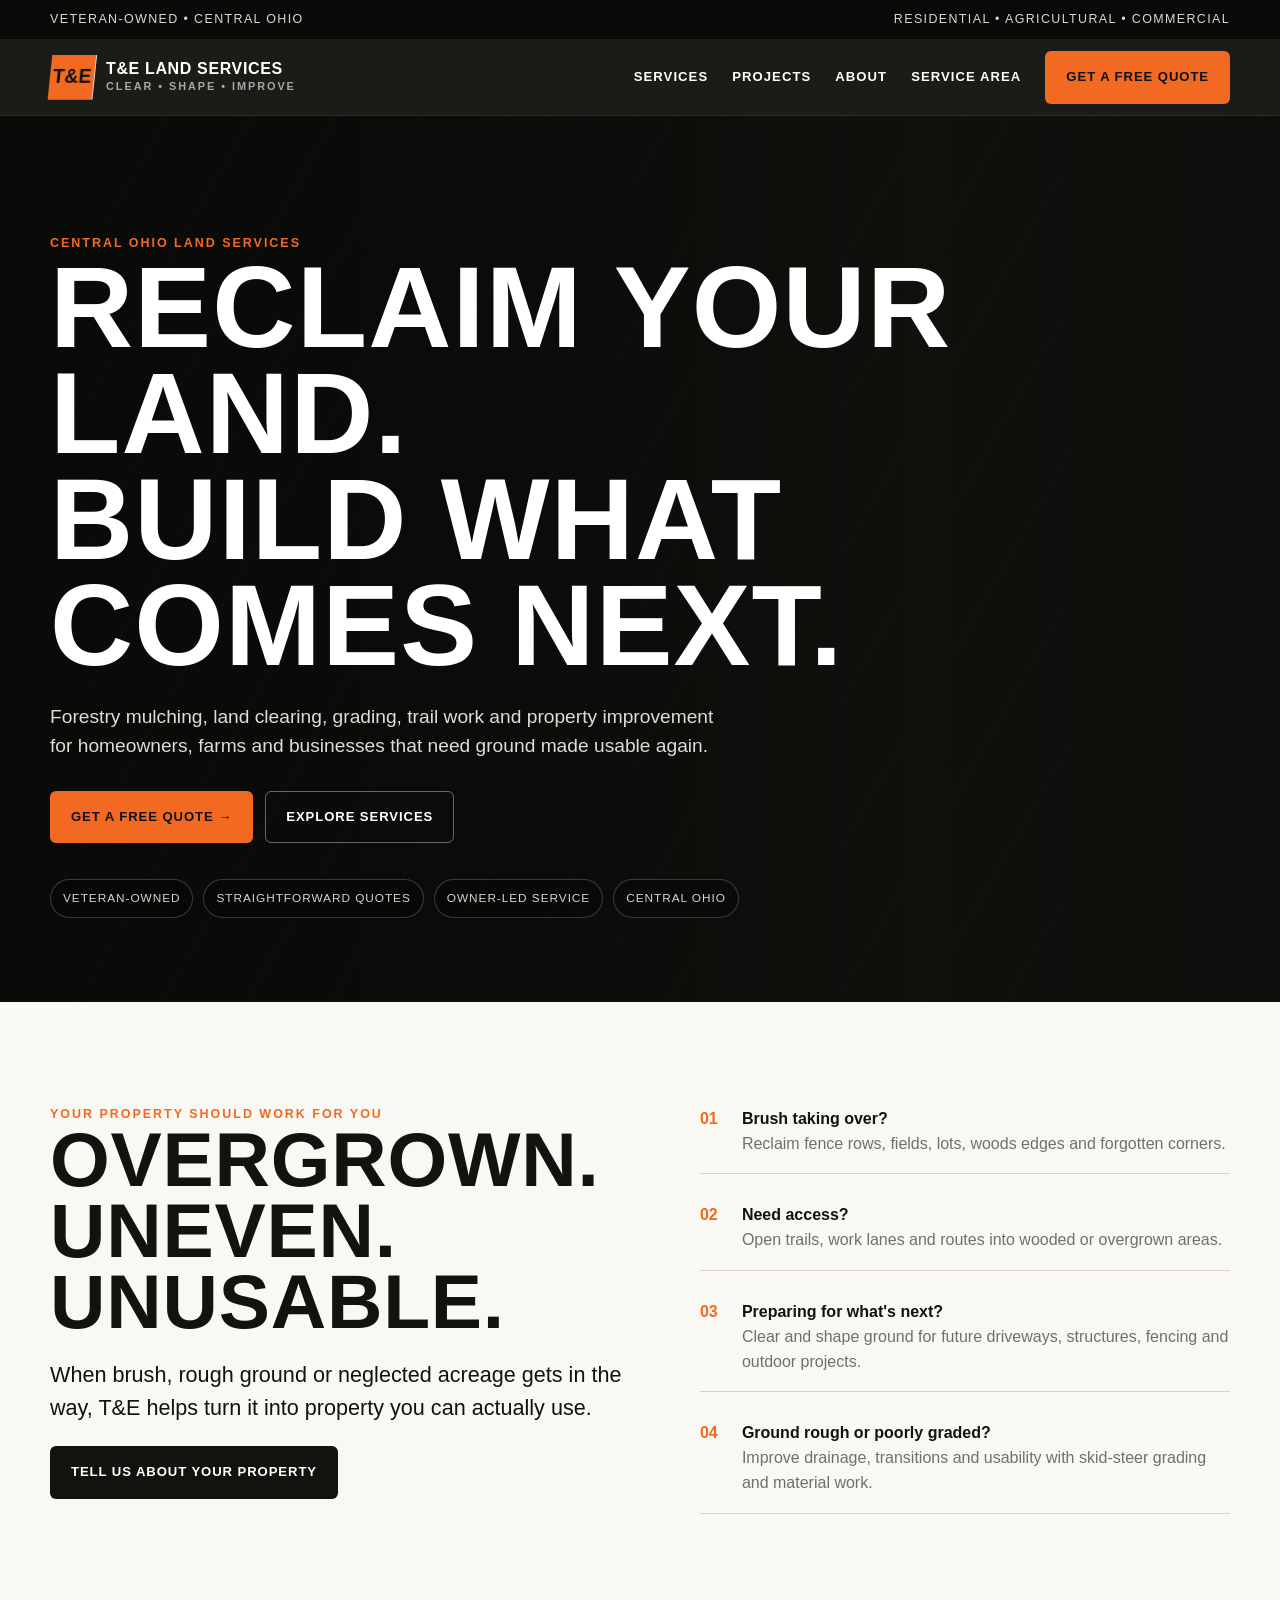
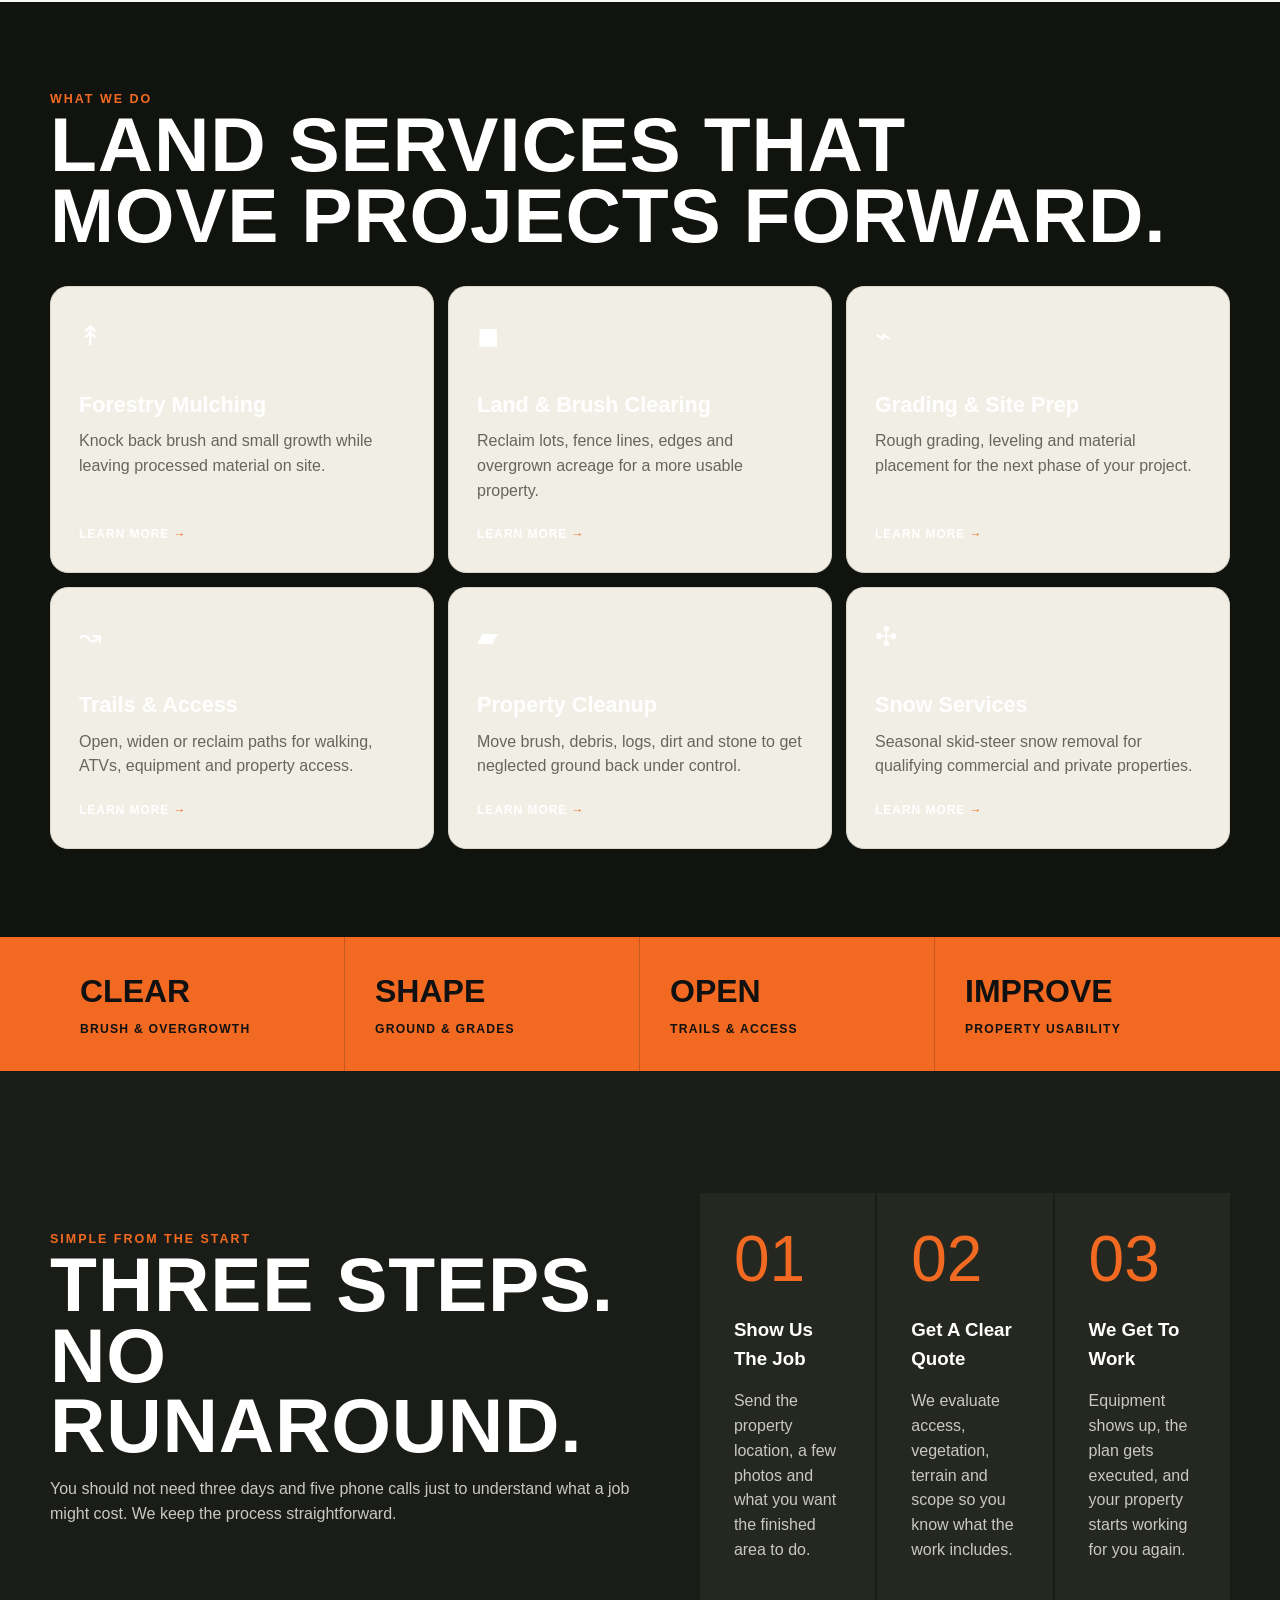
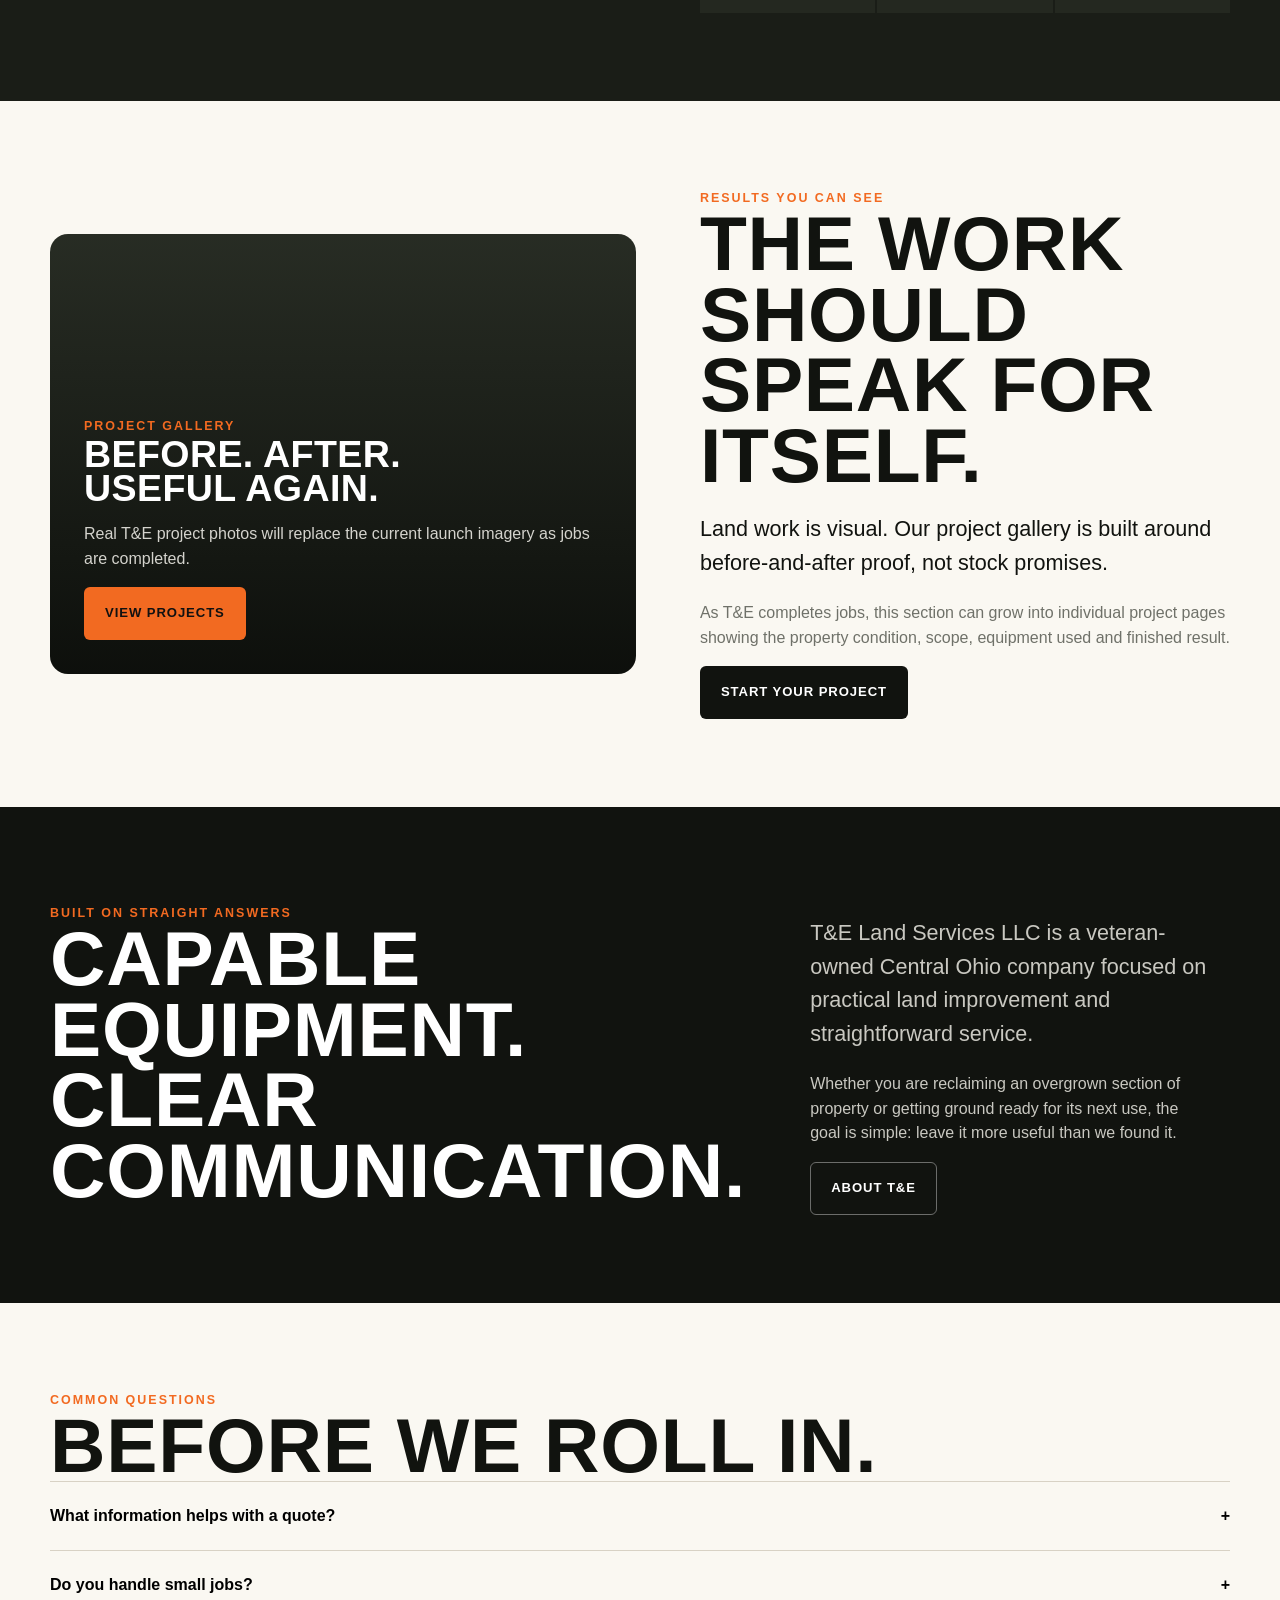
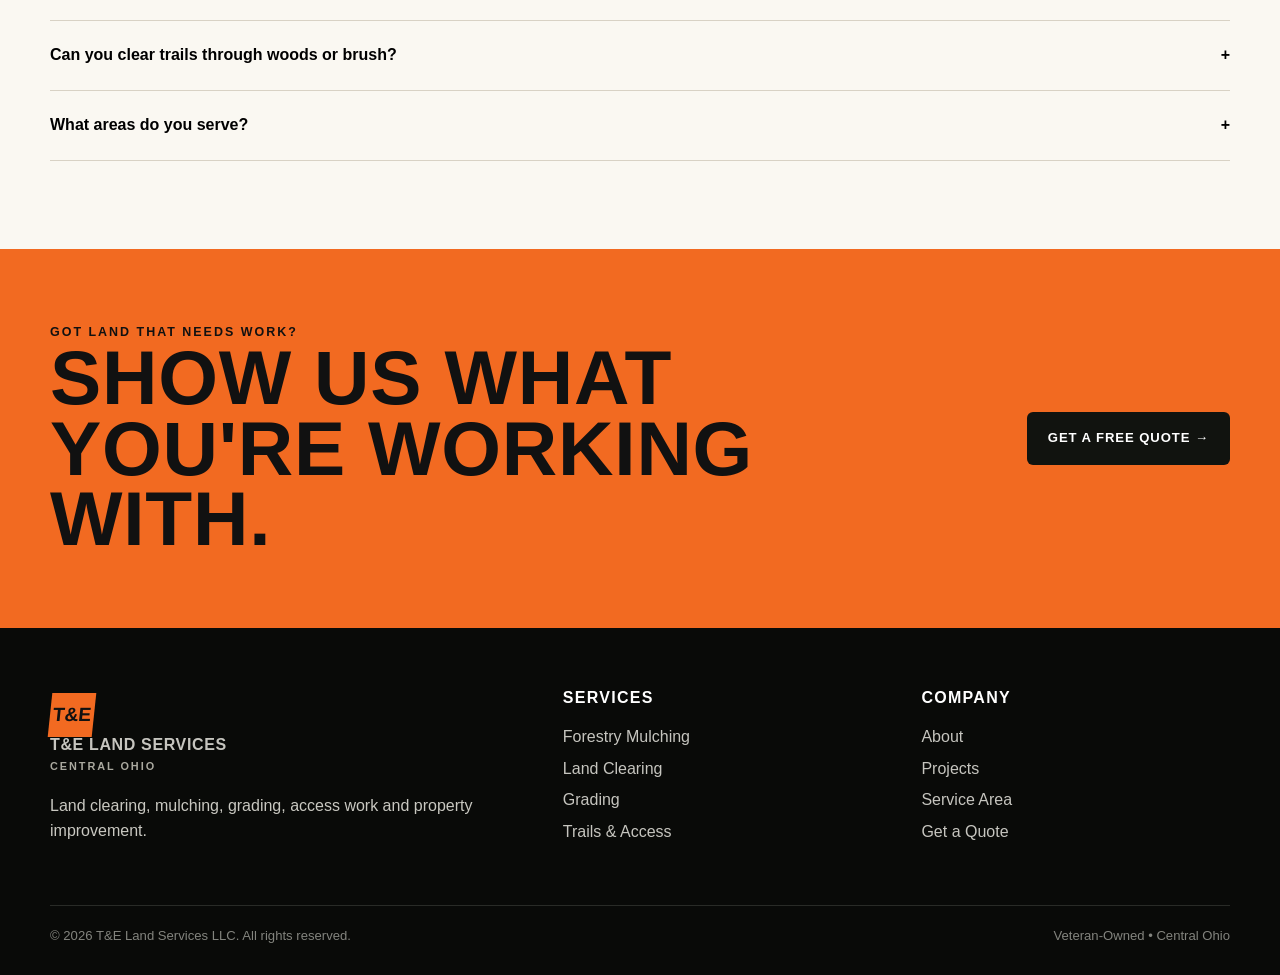
==== index.html @ a85ebbd7 "Build T&E Land Services website v1" ====
<!doctype html><html lang="en"><head><meta charset="utf-8"><meta name="viewport" content="width=device-width,initial-scale=1"><title>T&E Land Services LLC | Land Clearing, Mulching & Grading in Central Ohio</title><meta name="description" content="T&E Land Services LLC provides forestry mulching, land and brush clearing, grading, trail work, property cleanup and seasonal snow services across Central Ohio."><link rel="canonical" href="https://tyleralanis.github.io/te-land-services/"><link rel="stylesheet" href="styles.css"></head><body>
<div class="topbar"><div class="container"><span>Veteran-Owned • Central Ohio</span><span>Residential • Agricultural • Commercial</span></div></div>
<header class="nav"><div class="container nav-inner"><a class="brand" href="index.html"><span class="brand-mark">T&E</span><span class="brand-copy"><strong>T&E LAND SERVICES</strong><span>Clear • Shape • Improve</span></span></a><nav class="nav-links" data-nav><a href="services.html">Services</a><a href="projects.html">Projects</a><a href="about.html">About</a><a href="service-area.html">Service Area</a><a class="btn btn-orange" href="quote.html">Get a Free Quote</a></nav><button class="menu-btn" data-menu aria-label="Open navigation">Menu</button></div></header>
<main><section class="hero"><div class="container hero-inner"><div class="eyebrow">Central Ohio Land Services</div><h1 class="display h1">Reclaim Your Land.<br>Build What Comes Next.</h1><p class="hero-copy">Forestry mulching, land clearing, grading, trail work and property improvement for homeowners, farms and businesses that need ground made usable again.</p><div class="actions"><a class="btn btn-orange" href="quote.html">Get a Free Quote →</a><a class="btn btn-outline" href="services.html">Explore Services</a></div><div class="trust-row"><span class="trust-pill">Veteran-Owned</span><span class="trust-pill">Straightforward Quotes</span><span class="trust-pill">Owner-Led Service</span><span class="trust-pill">Central Ohio</span></div></div></section>
<section class="section"><div class="container split"><div><div class="eyebrow">Your property should work for you</div><h2 class="display h2">Overgrown.<br>Uneven.<br>Unusable.</h2><p class="lead">When brush, rough ground or neglected acreage gets in the way, T&E helps turn it into property you can actually use.</p><a class="btn btn-dark" href="quote.html">Tell Us About Your Property</a></div><div class="problem-list"><div class="problem"><b>01</b><div><strong>Brush taking over?</strong><div class="muted">Reclaim fence rows, fields, lots, woods edges and forgotten corners.</div></div></div><div class="problem"><b>02</b><div><strong>Need access?</strong><div class="muted">Open trails, work lanes and routes into wooded or overgrown areas.</div></div></div><div class="problem"><b>03</b><div><strong>Preparing for what's next?</strong><div class="muted">Clear and shape ground for future driveways, structures, fencing and outdoor projects.</div></div></div><div class="problem"><b>04</b><div><strong>Ground rough or poorly graded?</strong><div class="muted">Improve drainage, transitions and usability with skid-steer grading and material work.</div></div></div></div></div></section>
<section class="section section-dark"><div class="container"><div class="eyebrow">What we do</div><h2 class="display h2">Land Services That<br>Move Projects Forward.</h2><div class="service-grid"><a class="service-card" href="services.html#mulching"><div><div class="service-icon">↟</div><h3>Forestry Mulching</h3><p>Knock back brush and small growth while leaving processed material on site.</p></div><div class="service-link">Learn more <span>→</span></div></a><a class="service-card" href="services.html#clearing"><div><div class="service-icon">◼</div><h3>Land & Brush Clearing</h3><p>Reclaim lots, fence lines, edges and overgrown acreage for a more usable property.</p></div><div class="service-link">Learn more <span>→</span></div></a><a class="service-card" href="services.html#grading"><div><div class="service-icon">⌁</div><h3>Grading & Site Prep</h3><p>Rough grading, leveling and material placement for the next phase of your project.</p></div><div class="service-link">Learn more <span>→</span></div></a><a class="service-card" href="services.html#trails"><div><div class="service-icon">↝</div><h3>Trails & Access</h3><p>Open, widen or reclaim paths for walking, ATVs, equipment and property access.</p></div><div class="service-link">Learn more <span>→</span></div></a><a class="service-card" href="services.html#cleanup"><div><div class="service-icon">▰</div><h3>Property Cleanup</h3><p>Move brush, debris, logs, dirt and stone to get neglected ground back under control.</p></div><div class="service-link">Learn more <span>→</span></div></a><a class="service-card" href="services.html#snow"><div><div class="service-icon">✣</div><h3>Snow Services</h3><p>Seasonal skid-steer snow removal for qualifying commercial and private properties.</p></div><div class="service-link">Learn more <span>→</span></div></a></div></div></section>
<section class="stat-band"><div class="container stat-grid"><div class="stat"><strong>Clear</strong><span>Brush & Overgrowth</span></div><div class="stat"><strong>Shape</strong><span>Ground & Grades</span></div><div class="stat"><strong>Open</strong><span>Trails & Access</span></div><div class="stat"><strong>Improve</strong><span>Property Usability</span></div></div></section>
<section class="section section-panel"><div class="container"><div class="split"><div><div class="eyebrow">Simple from the start</div><h2 class="display h2">Three Steps.<br>No Runaround.</h2><p class="white-muted">You should not need three days and five phone calls just to understand what a job might cost. We keep the process straightforward.</p></div><div class="process"><div class="step"><div class="step-num">01</div><h3>Show Us The Job</h3><p class="white-muted">Send the property location, a few photos and what you want the finished area to do.</p></div><div class="step"><div class="step-num">02</div><h3>Get A Clear Quote</h3><p class="white-muted">We evaluate access, vegetation, terrain and scope so you know what the work includes.</p></div><div class="step"><div class="step-num">03</div><h3>We Get To Work</h3><p class="white-muted">Equipment shows up, the plan gets executed, and your property starts working for you again.</p></div></div></div></div></section>
<section class="section"><div class="container"><div class="split"><div class="project-frame"><div class="project-caption"><div class="eyebrow">Project gallery</div><h3 class="display h3">Before. After.<br>Useful Again.</h3><p>Real T&E project photos will replace the current launch imagery as jobs are completed.</p><a class="btn btn-orange" href="projects.html">View Projects</a></div></div><div><div class="eyebrow">Results you can see</div><h2 class="display h2">The Work Should Speak For Itself.</h2><p class="lead">Land work is visual. Our project gallery is built around before-and-after proof, not stock promises.</p><p class="muted">As T&E completes jobs, this section can grow into individual project pages showing the property condition, scope, equipment used and finished result.</p><a class="btn btn-dark" href="quote.html">Start Your Project</a></div></div></section>
<section class="section section-dark"><div class="container split"><div><div class="eyebrow">Built on straight answers</div><h2 class="display h2">Capable Equipment.<br>Clear Communication.</h2></div><div><p class="lead white-muted">T&E Land Services LLC is a veteran-owned Central Ohio company focused on practical land improvement and straightforward service.</p><p class="white-muted">Whether you are reclaiming an overgrown section of property or getting ground ready for its next use, the goal is simple: leave it more useful than we found it.</p><a class="btn btn-outline" href="about.html">About T&E</a></div></div></section>
<section class="section"><div class="container"><div class="eyebrow">Common questions</div><h2 class="display h2">Before We Roll In.</h2><div class="faq"><div class="faq-item"><button class="faq-btn">What information helps with a quote?<span>+</span></button><div class="faq-panel">The property address, photos, approximate size of the area, access information and a description of what you want the finished area to look like are the best place to start.</div></div><div class="faq-item"><button class="faq-btn">Do you handle small jobs?<span>+</span></button><div class="faq-panel">Yes. Job fit depends on travel, access, equipment and scope, not just acreage. Send the details and we can tell you whether the project makes sense.</div></div><div class="faq-item"><button class="faq-btn">Can you clear trails through woods or brush?<span>+</span></button><div class="faq-panel">Yes. Trail and access clearing can be quoted based on width, length, vegetation, terrain and how finished you want the route to be.</div></div><div class="faq-item"><button class="faq-btn">What areas do you serve?<span>+</span></button><div class="faq-panel">T&E is focused on Central Ohio. Send the property location through the quote form and we can confirm whether it falls within the current service area.</div></div></div></div></section>
<section class="cta"><div class="container cta-inner"><div><div class="eyebrow" style="color:#111">Got land that needs work?</div><h2 class="display h2">Show Us What You're Working With.</h2></div><a class="btn btn-dark" href="quote.html">Get a Free Quote →</a></div></section></main>
<footer class="footer"><div class="container"><div class="footer-grid"><div><a class="brand" href="index.html"><span class="brand-mark">T&E</span><span class="brand-copy"><strong>T&E LAND SERVICES</strong><span>Central Ohio</span></span></a><p class="white-muted">Land clearing, mulching, grading, access work and property improvement.</p></div><div><h4>Services</h4><a href="services.html#mulching">Forestry Mulching</a><a href="services.html#clearing">Land Clearing</a><a href="services.html#grading">Grading</a><a href="services.html#trails">Trails & Access</a></div><div><h4>Company</h4><a href="about.html">About</a><a href="projects.html">Projects</a><a href="service-area.html">Service Area</a><a href="quote.html">Get a Quote</a></div></div><div class="footer-bottom"><span>© <span data-year></span> T&E Land Services LLC. All rights reserved.</span><span>Veteran-Owned • Central Ohio</span></div></div></footer><script src="script.js"></script></body></html>
---- styles.css ----
:root{
  --ink:#11130f;--ink-2:#1a1d17;--panel:#20241d;--cream:#f2efe6;--paper:#faf8f2;
  --muted:#aaa99f;--line:#d8d2c5;--orange:#f26a21;--orange-dark:#c94f12;--green:#68715d;
  --max:1180px;--radius:18px;--shadow:0 20px 60px rgba(0,0,0,.16);
}
*{box-sizing:border-box}html{scroll-behavior:smooth}body{margin:0;font-family:Arial,Helvetica,sans-serif;background:var(--paper);color:var(--ink);line-height:1.55}img{max-width:100%;display:block}a{color:inherit;text-decoration:none}button,input,select,textarea{font:inherit}
.container{width:min(var(--max),calc(100% - 40px));margin:auto}.eyebrow{font-size:.78rem;letter-spacing:.16em;text-transform:uppercase;font-weight:800;color:var(--orange)}.kicker{font-size:.95rem;color:#d9d7cf}.section{padding:88px 0}.section-tight{padding:56px 0}.section-dark{background:var(--ink);color:white}.section-panel{background:var(--ink-2);color:white}.muted{color:#6f7169}.white-muted{color:#c9c8c1}.display{font-family:Impact,"Arial Narrow Bold",Arial,sans-serif;text-transform:uppercase;letter-spacing:.01em;line-height:.92;margin:0}.h1{font-size:clamp(3.9rem,9vw,8rem)}.h2{font-size:clamp(2.7rem,6vw,5.2rem)}.h3{font-size:clamp(1.6rem,3vw,2.35rem)}p.lead{font-size:clamp(1.05rem,2vw,1.35rem);max-width:720px}.topbar{background:#090a08;color:#dad8d0;font-size:.78rem;text-transform:uppercase;letter-spacing:.11em}.topbar .container{display:flex;justify-content:space-between;gap:20px;padding:10px 0}.nav{position:sticky;top:0;z-index:50;background:rgba(17,19,15,.96);backdrop-filter:blur(8px);color:white;border-bottom:1px solid rgba(255,255,255,.08)}.nav-inner{height:76px;display:flex;align-items:center;justify-content:space-between;gap:28px}.brand{display:flex;align-items:center;gap:12px;font-weight:900}.brand-mark{width:44px;height:44px;display:grid;place-items:center;background:var(--orange);color:#111;font-family:Impact,Arial,sans-serif;font-size:1.2rem;transform:skew(-6deg)}.brand-copy{line-height:1}.brand-copy strong{display:block;letter-spacing:.04em}.brand-copy span{font-size:.68rem;color:#aaa99f;letter-spacing:.18em;text-transform:uppercase}.nav-links{display:flex;align-items:center;gap:24px;font-size:.82rem;text-transform:uppercase;letter-spacing:.08em;font-weight:700}.nav-links a:hover{color:var(--orange)}.menu-btn{display:none;background:none;border:1px solid #555;color:white;padding:9px 12px;border-radius:8px}.btn{display:inline-flex;align-items:center;justify-content:center;gap:10px;padding:15px 20px;border-radius:6px;border:1px solid transparent;font-weight:900;text-transform:uppercase;letter-spacing:.07em;font-size:.82rem;transition:.2s ease;cursor:pointer}.btn-orange{background:var(--orange);color:#111}.btn-orange:hover{background:#ff7a2d;transform:translateY(-1px)}.btn-outline{border-color:rgba(255,255,255,.38);color:white;background:transparent}.btn-outline:hover{border-color:white}.btn-dark{background:var(--ink);color:white}.btn-dark:hover{background:#292d24}.hero{min-height:760px;color:white;position:relative;display:flex;align-items:end;overflow:hidden;background:#12140f}.hero::before{content:"";position:absolute;inset:0;background-image:linear-gradient(90deg,rgba(9,10,8,.94) 0%,rgba(9,10,8,.78) 42%,rgba(9,10,8,.34) 72%,rgba(9,10,8,.58) 100%),url("https://images.unsplash.com/photo-1652613015049-be06063b559c?auto=format&fit=crop&fm=jpg&q=82&w=2200");background-size:cover;background-position:center}.hero::after{content:"";position:absolute;inset:0;background-image:repeating-linear-gradient(120deg,transparent 0 72px,rgba(255,255,255,.025) 72px 73px)}.hero-inner{position:relative;z-index:2;padding:118px 0 84px}.hero .h1{max-width:950px}.hero-copy{max-width:680px;margin:24px 0 30px;font-size:1.2rem;color:#deddd6}.actions{display:flex;flex-wrap:wrap;gap:12px}.trust-row{display:flex;flex-wrap:wrap;gap:10px;margin-top:36px}.trust-pill{border:1px solid rgba(255,255,255,.2);padding:9px 12px;border-radius:999px;font-size:.74rem;text-transform:uppercase;letter-spacing:.08em;color:#d5d4cf;background:rgba(0,0,0,.24)}.split{display:grid;grid-template-columns:1.05fr .95fr;gap:64px;align-items:center}.problem-list{display:grid;gap:12px}.problem{display:flex;gap:14px;padding:17px 0;border-bottom:1px solid var(--line)}.problem b{min-width:28px;color:var(--orange)}.service-grid{display:grid;grid-template-columns:repeat(3,1fr);gap:14px;margin-top:36px}.service-card{min-height:260px;background:#f1eee5;border:1px solid #dcd6ca;border-radius:var(--radius);padding:28px;display:flex;flex-direction:column;justify-content:space-between;transition:.2s ease}.service-card:hover{transform:translateY(-4px);box-shadow:var(--shadow);border-color:#c9c1b2}.service-icon{font-size:1.7rem}.service-card h3{margin:30px 0 8px;font-size:1.35rem}.service-card p{color:#65675f;margin:0}.service-link{margin-top:22px;font-weight:900;text-transform:uppercase;letter-spacing:.08em;font-size:.75rem}.service-link span{color:var(--orange)}.stat-band{background:var(--orange);color:#111}.stat-grid{display:grid;grid-template-columns:repeat(4,1fr)}.stat{padding:30px;border-right:1px solid rgba(17,19,15,.2)}.stat:last-child{border:0}.stat strong{display:block;font-family:Impact,Arial,sans-serif;font-size:2rem;text-transform:uppercase}.stat span{font-size:.76rem;text-transform:uppercase;letter-spacing:.1em;font-weight:800}.process{display:grid;grid-template-columns:repeat(3,1fr);gap:2px;margin-top:34px}.step{background:#242820;padding:34px;min-height:245px}.step-num{font-family:Impact,Arial,sans-serif;font-size:4rem;color:var(--orange);line-height:1}.step h3{margin:24px 0 8px}.project-frame{border-radius:var(--radius);overflow:hidden;background:#2a2f26;min-height:440px;position:relative;display:flex;align-items:end;background-image:linear-gradient(0deg,rgba(10,12,9,.9),rgba(10,12,9,.08)),url("https://images.unsplash.com/photo-1652613015049-be06063b559c?auto=format&fit=crop&fm=jpg&q=78&w=1600");background-size:cover;background-position:center}.project-caption{padding:34px;color:white}.project-caption p{max-width:520px;color:#d4d3cd}.cta{background:var(--orange);padding:74px 0;color:#111}.cta-inner{display:flex;justify-content:space-between;align-items:center;gap:34px}.cta .display{max-width:750px}.faq{border-top:1px solid var(--line)}.faq-item{border-bottom:1px solid var(--line)}.faq-btn{width:100%;display:flex;justify-content:space-between;gap:20px;text-align:left;padding:22px 0;background:none;border:0;font-weight:900;cursor:pointer}.faq-panel{display:none;padding:0 0 24px;color:#63665e;max-width:850px}.faq-item.open .faq-panel{display:block}.footer{background:#090a08;color:white;padding:58px 0 28px}.footer-grid{display:grid;grid-template-columns:1.2fr .8fr .8fr;gap:50px}.footer h4{margin:0 0 14px;text-transform:uppercase;letter-spacing:.08em}.footer a{display:block;color:#c6c5bf;margin:7px 0}.footer a:hover{color:var(--orange)}.footer-bottom{margin-top:46px;padding-top:20px;border-top:1px solid #292b27;color:#83847e;font-size:.82rem;display:flex;justify-content:space-between;gap:20px}.page-hero{background:var(--ink);color:white;padding:96px 0 70px;position:relative;overflow:hidden}.page-hero::after{content:"T&E";position:absolute;right:-20px;bottom:-85px;font-family:Impact,Arial,sans-serif;font-size:18rem;color:rgba(255,255,255,.025);line-height:1}.page-hero p{max-width:720px;color:#c8c7c0;font-size:1.15rem}.two-col{display:grid;grid-template-columns:1fr 1fr;gap:52px}.feature-list{display:grid;grid-template-columns:1fr 1fr;gap:12px}.feature{padding:18px;border:1px solid var(--line);border-radius:12px;background:#fff}.feature strong{display:block;margin-bottom:5px}.callout{padding:28px;border-left:5px solid var(--orange);background:#efeade}.quote-layout{display:grid;grid-template-columns:.75fr 1.25fr;gap:48px}.form-card{background:white;border:1px solid var(--line);border-radius:var(--radius);padding:30px;box-shadow:0 20px 50px rgba(0,0,0,.07)}.form-grid{display:grid;grid-template-columns:1fr 1fr;gap:16px}.field{display:grid;gap:7px}.field.full{grid-column:1/-1}.field label{font-size:.78rem;text-transform:uppercase;letter-spacing:.08em;font-weight:900}.field input,.field select,.field textarea{width:100%;padding:14px;border:1px solid #cbc5b9;border-radius:8px;background:#fff}.field textarea{min-height:140px;resize:vertical}.notice{display:none;margin-top:16px;padding:14px;border-radius:8px;background:#fff3e9;border:1px solid #f5c9aa;color:#8a3d12}.area-box{padding:30px;border-radius:var(--radius);background:var(--ink);color:white}.tag-cloud{display:flex;flex-wrap:wrap;gap:10px;margin-top:18px}.tag{border:1px solid #474b42;border-radius:999px;padding:9px 13px;color:#d7d5ce}.gallery-grid{display:grid;grid-template-columns:repeat(3,1fr);gap:14px}.gallery-placeholder{aspect-ratio:4/3;border-radius:var(--radius);background:linear-gradient(145deg,#242820,#343a2e);padding:24px;color:white;display:flex;flex-direction:column;justify-content:end}.gallery-placeholder small{text-transform:uppercase;letter-spacing:.1em;color:var(--orange);font-weight:900}.gallery-placeholder strong{font-size:1.3rem}.mini-grid{display:grid;grid-template-columns:repeat(3,1fr);gap:16px}.mini{padding:24px;border:1px solid var(--line);border-radius:var(--radius);background:white}.quote-strip{display:grid;grid-template-columns:1fr auto;gap:20px;align-items:center;background:#171a15;color:white;padding:30px;border-radius:var(--radius)}.quote-strip p{margin:6px 0 0;color:#bcbdb6}
@media(max-width:900px){.nav-links{display:none;position:absolute;top:76px;left:0;right:0;background:#11130f;padding:22px;flex-direction:column;align-items:flex-start;border-top:1px solid #30322e}.nav-links.open{display:flex}.menu-btn{display:block}.split,.two-col,.quote-layout{grid-template-columns:1fr}.service-grid,.gallery-grid,.mini-grid{grid-template-columns:1fr 1fr}.process{grid-template-columns:1fr}.stat-grid{grid-template-columns:1fr 1fr}.cta-inner{align-items:flex-start;flex-direction:column}.footer-grid{grid-template-columns:1fr 1fr}.hero{min-height:680px}.hero-inner{padding-top:92px}.h1{font-size:clamp(3.3rem,15vw,6rem)}}@media(max-width:620px){.container{width:min(var(--max),calc(100% - 28px))}.section{padding:64px 0}.topbar .container{justify-content:center}.topbar span:last-child{display:none}.brand-copy span{display:none}.service-grid,.gallery-grid,.mini-grid,.feature-list,.form-grid,.footer-grid{grid-template-columns:1fr}.stat-grid{grid-template-columns:1fr 1fr}.stat{padding:20px}.footer-bottom{flex-direction:column}.page-hero{padding:74px 0 56px}.hero-copy{font-size:1.06rem}.btn{width:100%}.quote-strip{grid-template-columns:1fr}.quote-strip .btn{width:100%}}
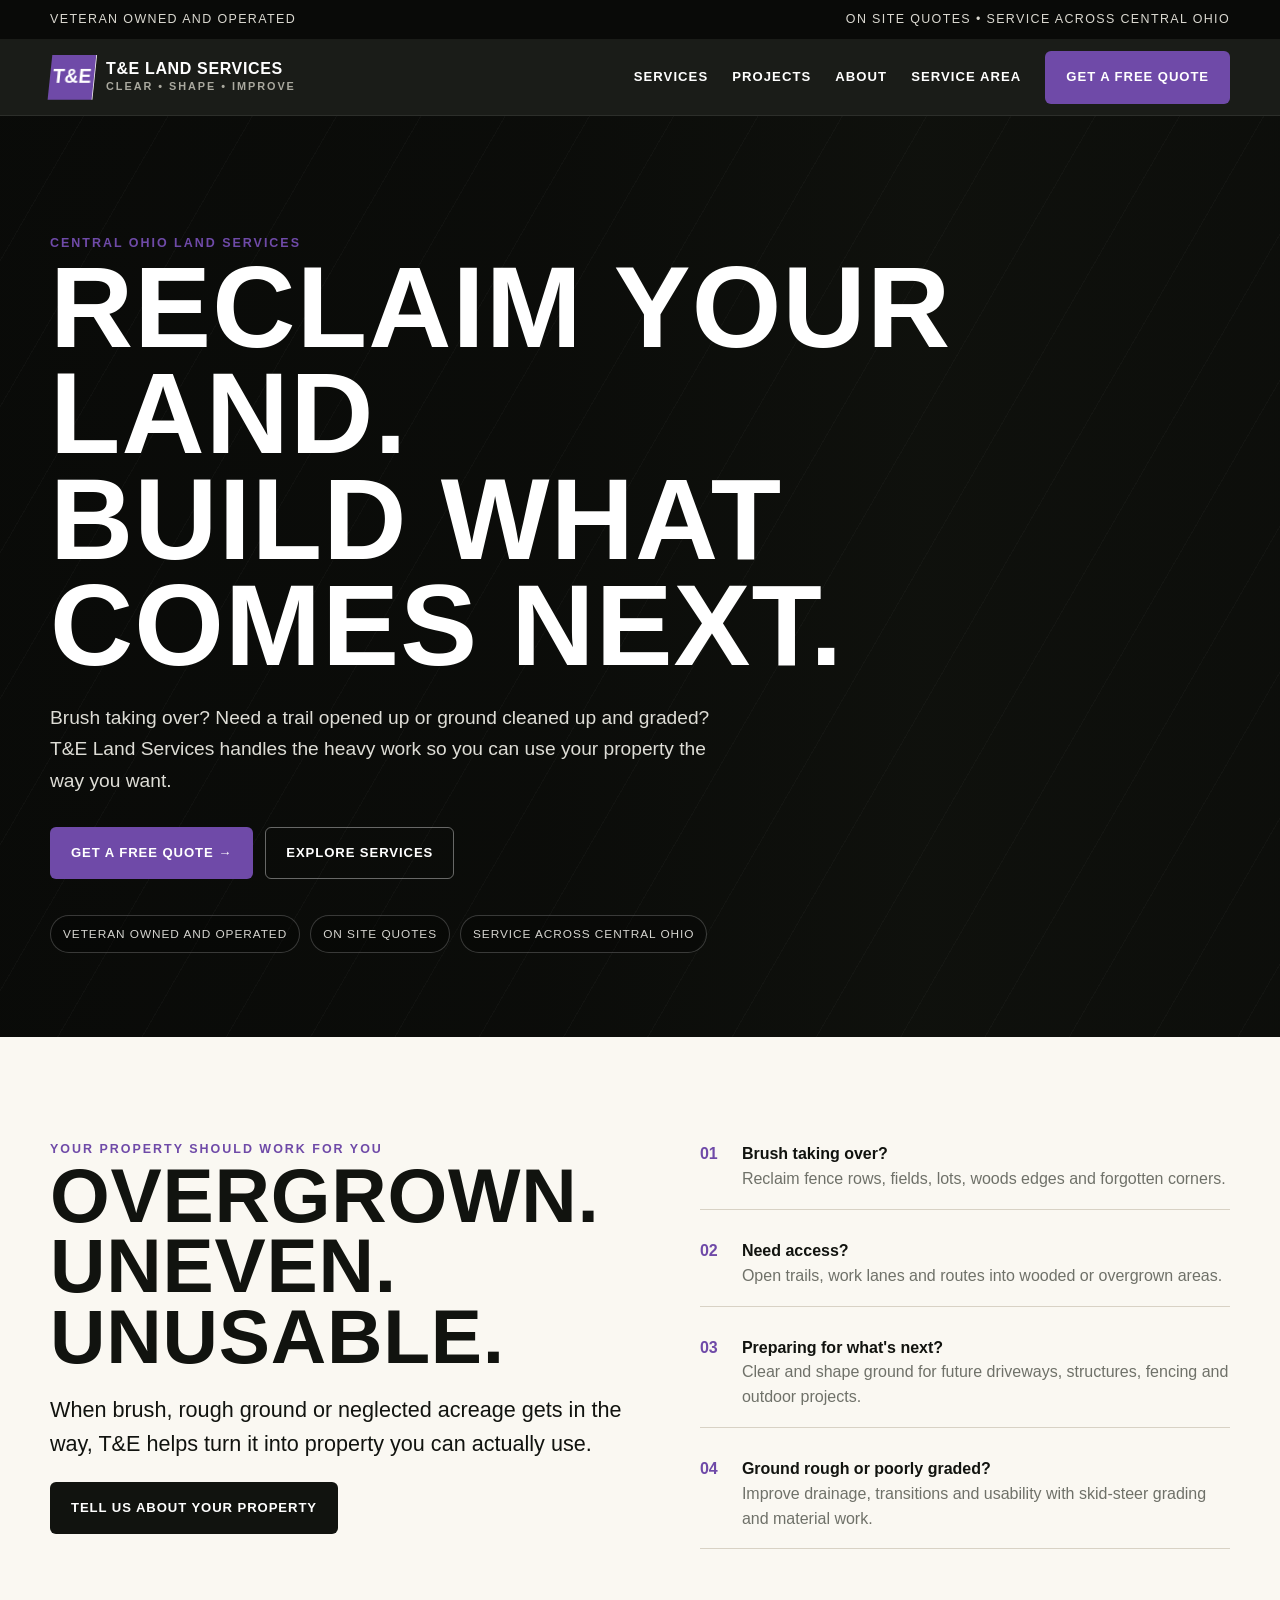
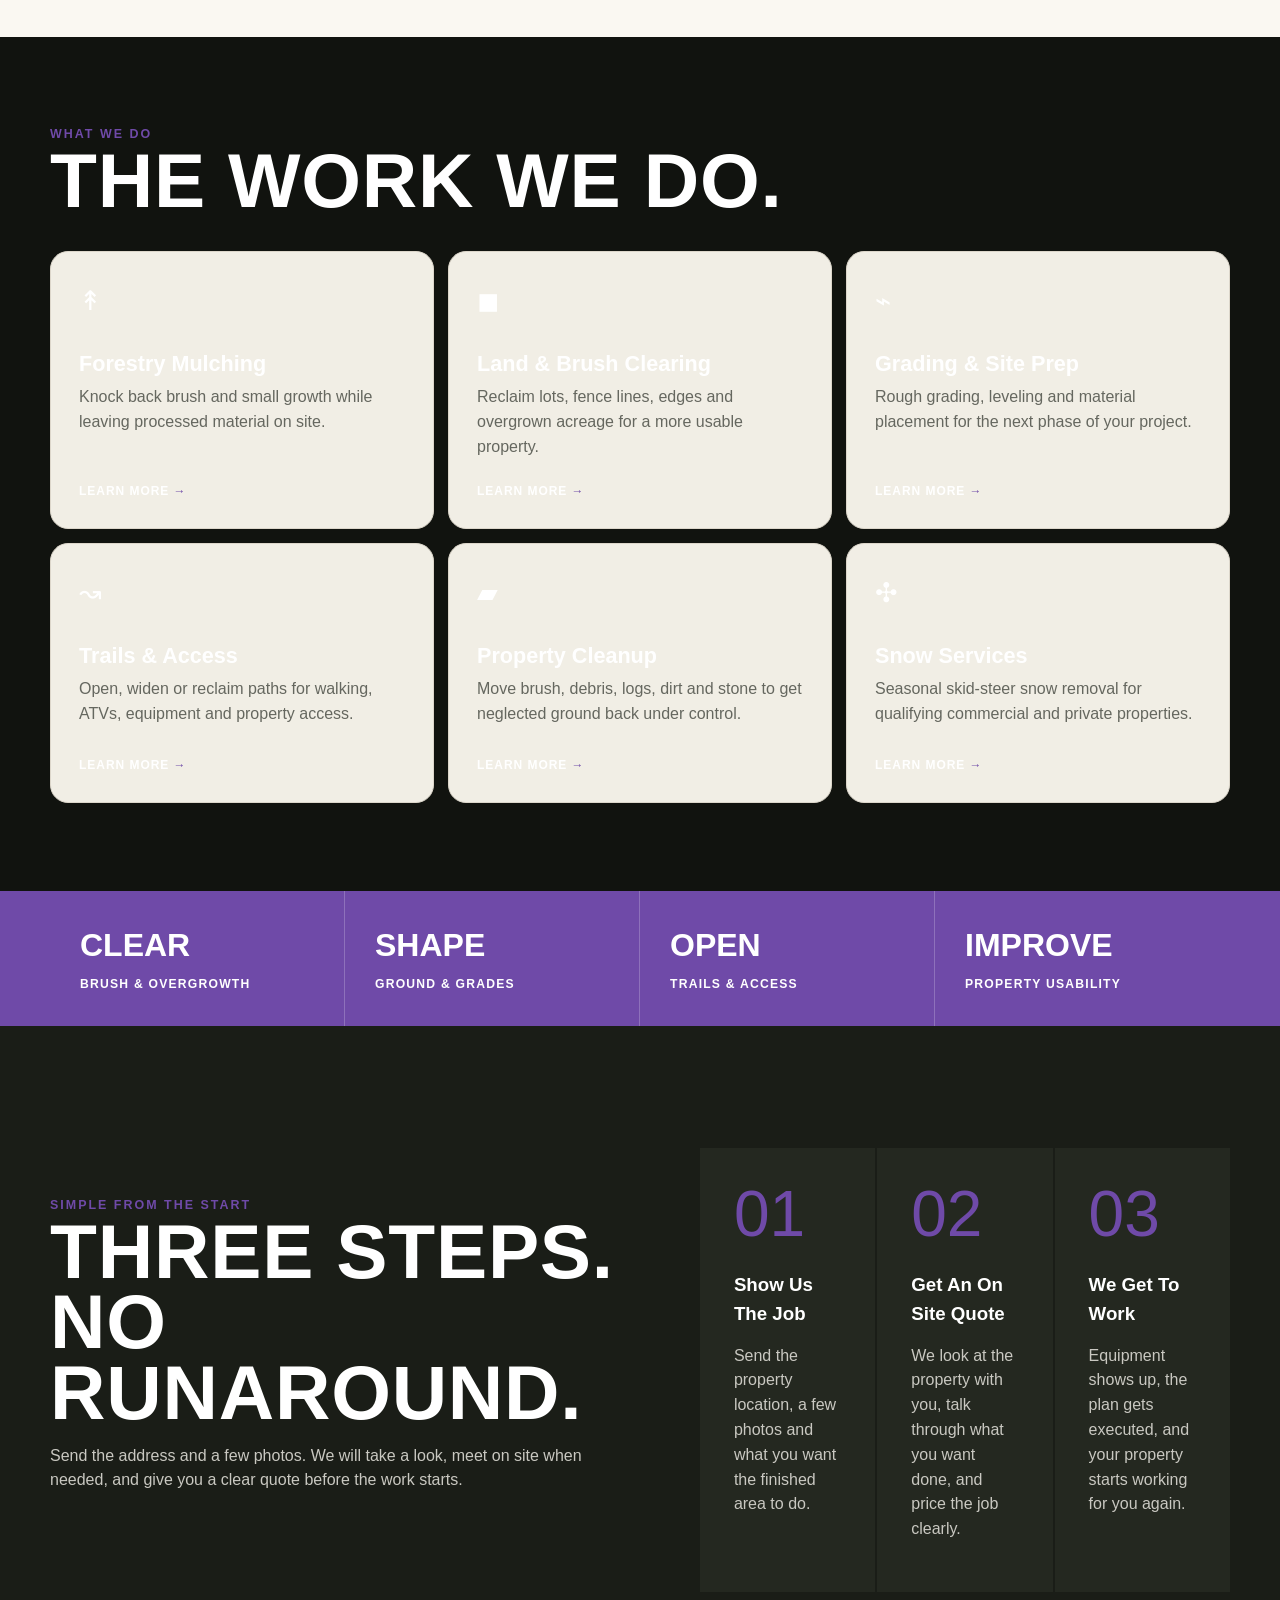
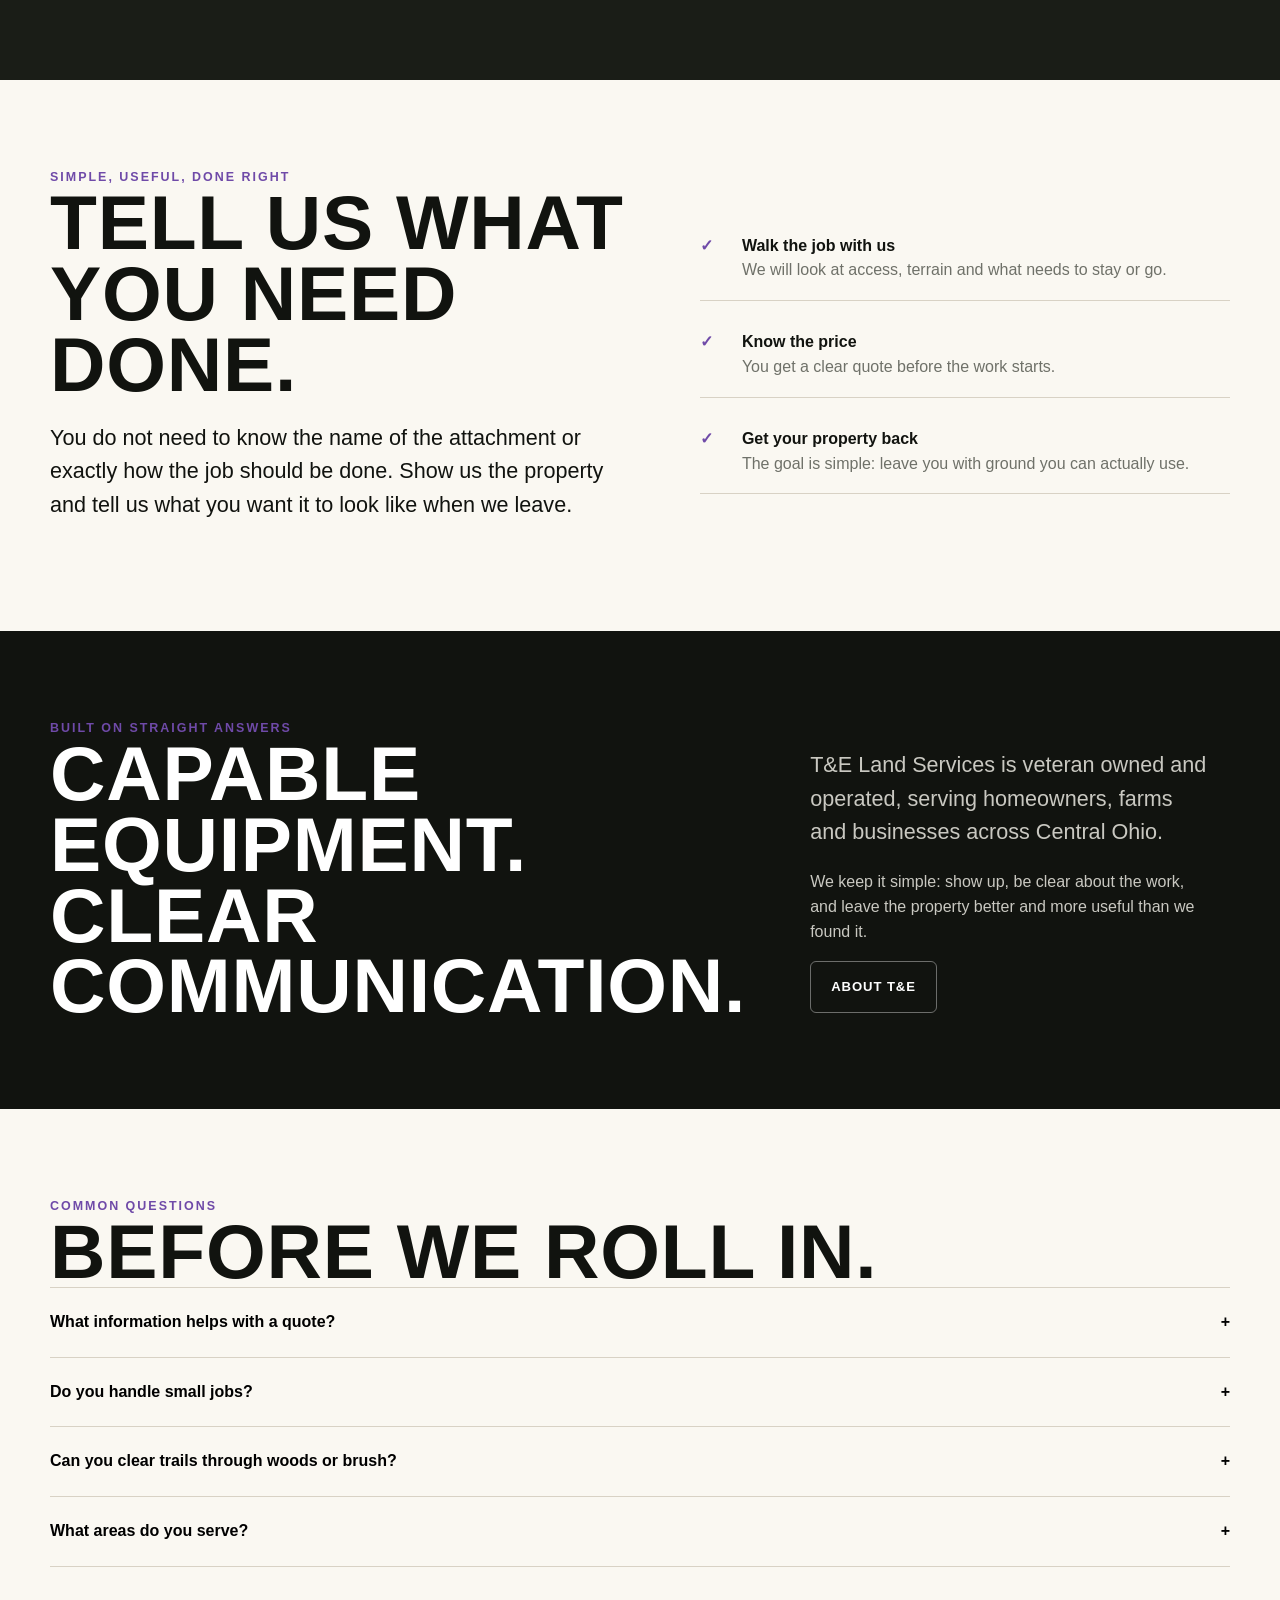
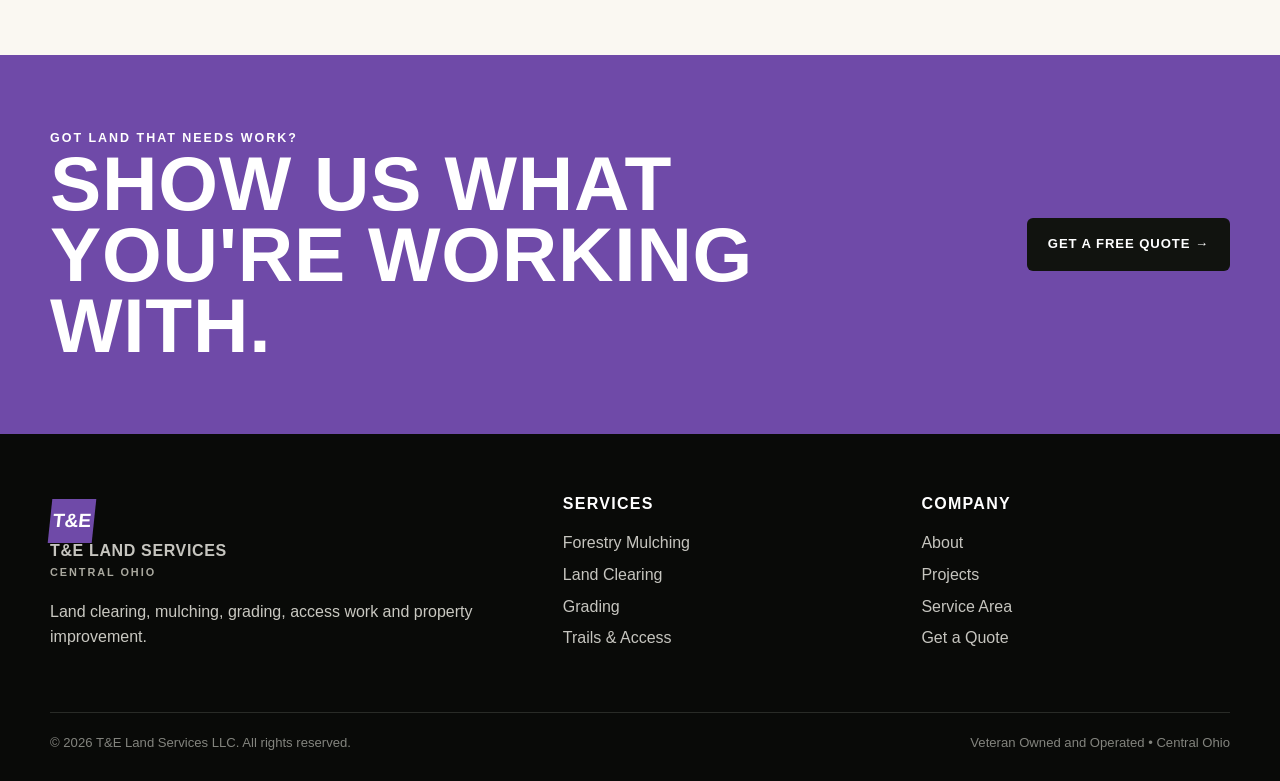
==== commit f0db607b: "Make homepage more direct and customer friendly" ====
--- a/index.html
+++ b/index.html
@@ -1,13 +1,13 @@
 <!doctype html><html lang="en"><head><meta charset="utf-8"><meta name="viewport" content="width=device-width,initial-scale=1"><title>T&E Land Services LLC | Land Clearing, Mulching & Grading in Central Ohio</title><meta name="description" content="T&E Land Services LLC provides forestry mulching, land and brush clearing, grading, trail work, property cleanup and seasonal snow services across Central Ohio."><link rel="canonical" href="https://tyleralanis.github.io/te-land-services/"><link rel="stylesheet" href="styles.css"></head><body>
-<div class="topbar"><div class="container"><span>Veteran-Owned • Central Ohio</span><span>Residential • Agricultural • Commercial</span></div></div>
+<div class="topbar"><div class="container"><span>Veteran Owned and Operated</span><span>On Site Quotes • Service Across Central Ohio</span></div></div>
 <header class="nav"><div class="container nav-inner"><a class="brand" href="index.html"><span class="brand-mark">T&E</span><span class="brand-copy"><strong>T&E LAND SERVICES</strong><span>Clear • Shape • Improve</span></span></a><nav class="nav-links" data-nav><a href="services.html">Services</a><a href="projects.html">Projects</a><a href="about.html">About</a><a href="service-area.html">Service Area</a><a class="btn btn-orange" href="quote.html">Get a Free Quote</a></nav><button class="menu-btn" data-menu aria-label="Open navigation">Menu</button></div></header>
-<main><section class="hero"><div class="container hero-inner"><div class="eyebrow">Central Ohio Land Services</div><h1 class="display h1">Reclaim Your Land.<br>Build What Comes Next.</h1><p class="hero-copy">Forestry mulching, land clearing, grading, trail work and property improvement for homeowners, farms and businesses that need ground made usable again.</p><div class="actions"><a class="btn btn-orange" href="quote.html">Get a Free Quote →</a><a class="btn btn-outline" href="services.html">Explore Services</a></div><div class="trust-row"><span class="trust-pill">Veteran-Owned</span><span class="trust-pill">Straightforward Quotes</span><span class="trust-pill">Owner-Led Service</span><span class="trust-pill">Central Ohio</span></div></div></section>
+<main><section class="hero"><div class="container hero-inner"><div class="eyebrow">Central Ohio Land Services</div><h1 class="display h1">Reclaim Your Land.<br>Build What Comes Next.</h1><p class="hero-copy">Brush taking over? Need a trail opened up or ground cleaned up and graded? T&E Land Services handles the heavy work so you can use your property the way you want.</p><div class="actions"><a class="btn btn-orange" href="quote.html">Get a Free Quote →</a><a class="btn btn-outline" href="services.html">Explore Services</a></div><div class="trust-row"><span class="trust-pill">Veteran Owned and Operated</span><span class="trust-pill">On Site Quotes</span><span class="trust-pill">Service Across Central Ohio</span></div></div></section>
 <section class="section"><div class="container split"><div><div class="eyebrow">Your property should work for you</div><h2 class="display h2">Overgrown.<br>Uneven.<br>Unusable.</h2><p class="lead">When brush, rough ground or neglected acreage gets in the way, T&E helps turn it into property you can actually use.</p><a class="btn btn-dark" href="quote.html">Tell Us About Your Property</a></div><div class="problem-list"><div class="problem"><b>01</b><div><strong>Brush taking over?</strong><div class="muted">Reclaim fence rows, fields, lots, woods edges and forgotten corners.</div></div></div><div class="problem"><b>02</b><div><strong>Need access?</strong><div class="muted">Open trails, work lanes and routes into wooded or overgrown areas.</div></div></div><div class="problem"><b>03</b><div><strong>Preparing for what's next?</strong><div class="muted">Clear and shape ground for future driveways, structures, fencing and outdoor projects.</div></div></div><div class="problem"><b>04</b><div><strong>Ground rough or poorly graded?</strong><div class="muted">Improve drainage, transitions and usability with skid-steer grading and material work.</div></div></div></div></div></section>
-<section class="section section-dark"><div class="container"><div class="eyebrow">What we do</div><h2 class="display h2">Land Services That<br>Move Projects Forward.</h2><div class="service-grid"><a class="service-card" href="services.html#mulching"><div><div class="service-icon">↟</div><h3>Forestry Mulching</h3><p>Knock back brush and small growth while leaving processed material on site.</p></div><div class="service-link">Learn more <span>→</span></div></a><a class="service-card" href="services.html#clearing"><div><div class="service-icon">◼</div><h3>Land & Brush Clearing</h3><p>Reclaim lots, fence lines, edges and overgrown acreage for a more usable property.</p></div><div class="service-link">Learn more <span>→</span></div></a><a class="service-card" href="services.html#grading"><div><div class="service-icon">⌁</div><h3>Grading & Site Prep</h3><p>Rough grading, leveling and material placement for the next phase of your project.</p></div><div class="service-link">Learn more <span>→</span></div></a><a class="service-card" href="services.html#trails"><div><div class="service-icon">↝</div><h3>Trails & Access</h3><p>Open, widen or reclaim paths for walking, ATVs, equipment and property access.</p></div><div class="service-link">Learn more <span>→</span></div></a><a class="service-card" href="services.html#cleanup"><div><div class="service-icon">▰</div><h3>Property Cleanup</h3><p>Move brush, debris, logs, dirt and stone to get neglected ground back under control.</p></div><div class="service-link">Learn more <span>→</span></div></a><a class="service-card" href="services.html#snow"><div><div class="service-icon">✣</div><h3>Snow Services</h3><p>Seasonal skid-steer snow removal for qualifying commercial and private properties.</p></div><div class="service-link">Learn more <span>→</span></div></a></div></div></section>
+<section class="section section-dark"><div class="container"><div class="eyebrow">What we do</div><h2 class="display h2">The Work We Do.</h2><div class="service-grid"><a class="service-card" href="services.html#mulching"><div><div class="service-icon">↟</div><h3>Forestry Mulching</h3><p>Knock back brush and small growth while leaving processed material on site.</p></div><div class="service-link">Learn more <span>→</span></div></a><a class="service-card" href="services.html#clearing"><div><div class="service-icon">◼</div><h3>Land & Brush Clearing</h3><p>Reclaim lots, fence lines, edges and overgrown acreage for a more usable property.</p></div><div class="service-link">Learn more <span>→</span></div></a><a class="service-card" href="services.html#grading"><div><div class="service-icon">⌁</div><h3>Grading & Site Prep</h3><p>Rough grading, leveling and material placement for the next phase of your project.</p></div><div class="service-link">Learn more <span>→</span></div></a><a class="service-card" href="services.html#trails"><div><div class="service-icon">↝</div><h3>Trails & Access</h3><p>Open, widen or reclaim paths for walking, ATVs, equipment and property access.</p></div><div class="service-link">Learn more <span>→</span></div></a><a class="service-card" href="services.html#cleanup"><div><div class="service-icon">▰</div><h3>Property Cleanup</h3><p>Move brush, debris, logs, dirt and stone to get neglected ground back under control.</p></div><div class="service-link">Learn more <span>→</span></div></a><a class="service-card" href="services.html#snow"><div><div class="service-icon">✣</div><h3>Snow Services</h3><p>Seasonal skid-steer snow removal for qualifying commercial and private properties.</p></div><div class="service-link">Learn more <span>→</span></div></a></div></div></section>
 <section class="stat-band"><div class="container stat-grid"><div class="stat"><strong>Clear</strong><span>Brush & Overgrowth</span></div><div class="stat"><strong>Shape</strong><span>Ground & Grades</span></div><div class="stat"><strong>Open</strong><span>Trails & Access</span></div><div class="stat"><strong>Improve</strong><span>Property Usability</span></div></div></section>
-<section class="section section-panel"><div class="container"><div class="split"><div><div class="eyebrow">Simple from the start</div><h2 class="display h2">Three Steps.<br>No Runaround.</h2><p class="white-muted">You should not need three days and five phone calls just to understand what a job might cost. We keep the process straightforward.</p></div><div class="process"><div class="step"><div class="step-num">01</div><h3>Show Us The Job</h3><p class="white-muted">Send the property location, a few photos and what you want the finished area to do.</p></div><div class="step"><div class="step-num">02</div><h3>Get A Clear Quote</h3><p class="white-muted">We evaluate access, vegetation, terrain and scope so you know what the work includes.</p></div><div class="step"><div class="step-num">03</div><h3>We Get To Work</h3><p class="white-muted">Equipment shows up, the plan gets executed, and your property starts working for you again.</p></div></div></div></div></section>
-<section class="section"><div class="container"><div class="split"><div class="project-frame"><div class="project-caption"><div class="eyebrow">Project gallery</div><h3 class="display h3">Before. After.<br>Useful Again.</h3><p>Real T&E project photos will replace the current launch imagery as jobs are completed.</p><a class="btn btn-orange" href="projects.html">View Projects</a></div></div><div><div class="eyebrow">Results you can see</div><h2 class="display h2">The Work Should Speak For Itself.</h2><p class="lead">Land work is visual. Our project gallery is built around before-and-after proof, not stock promises.</p><p class="muted">As T&E completes jobs, this section can grow into individual project pages showing the property condition, scope, equipment used and finished result.</p><a class="btn btn-dark" href="quote.html">Start Your Project</a></div></div></section>
-<section class="section section-dark"><div class="container split"><div><div class="eyebrow">Built on straight answers</div><h2 class="display h2">Capable Equipment.<br>Clear Communication.</h2></div><div><p class="lead white-muted">T&E Land Services LLC is a veteran-owned Central Ohio company focused on practical land improvement and straightforward service.</p><p class="white-muted">Whether you are reclaiming an overgrown section of property or getting ground ready for its next use, the goal is simple: leave it more useful than we found it.</p><a class="btn btn-outline" href="about.html">About T&E</a></div></div></section>
-<section class="section"><div class="container"><div class="eyebrow">Common questions</div><h2 class="display h2">Before We Roll In.</h2><div class="faq"><div class="faq-item"><button class="faq-btn">What information helps with a quote?<span>+</span></button><div class="faq-panel">The property address, photos, approximate size of the area, access information and a description of what you want the finished area to look like are the best place to start.</div></div><div class="faq-item"><button class="faq-btn">Do you handle small jobs?<span>+</span></button><div class="faq-panel">Yes. Job fit depends on travel, access, equipment and scope, not just acreage. Send the details and we can tell you whether the project makes sense.</div></div><div class="faq-item"><button class="faq-btn">Can you clear trails through woods or brush?<span>+</span></button><div class="faq-panel">Yes. Trail and access clearing can be quoted based on width, length, vegetation, terrain and how finished you want the route to be.</div></div><div class="faq-item"><button class="faq-btn">What areas do you serve?<span>+</span></button><div class="faq-panel">T&E is focused on Central Ohio. Send the property location through the quote form and we can confirm whether it falls within the current service area.</div></div></div></div></section>
+<section class="section section-panel"><div class="container"><div class="split"><div><div class="eyebrow">Simple from the start</div><h2 class="display h2">Three Steps.<br>No Runaround.</h2><p class="white-muted">Send the address and a few photos. We will take a look, meet on site when needed, and give you a clear quote before the work starts.</p></div><div class="process"><div class="step"><div class="step-num">01</div><h3>Show Us The Job</h3><p class="white-muted">Send the property location, a few photos and what you want the finished area to do.</p></div><div class="step"><div class="step-num">02</div><h3>Get An On Site Quote</h3><p class="white-muted">We look at the property with you, talk through what you want done, and price the job clearly.</p></div><div class="step"><div class="step-num">03</div><h3>We Get To Work</h3><p class="white-muted">Equipment shows up, the plan gets executed, and your property starts working for you again.</p></div></div></div></div></section>
+<section class="section"><div class="container split"><div><div class="eyebrow">Simple, useful, done right</div><h2 class="display h2">Tell Us What You Need Done.</h2><p class="lead">You do not need to know the name of the attachment or exactly how the job should be done. Show us the property and tell us what you want it to look like when we leave.</p></div><div class="problem-list"><div class="problem"><b>✓</b><div><strong>Walk the job with us</strong><div class="muted">We will look at access, terrain and what needs to stay or go.</div></div></div><div class="problem"><b>✓</b><div><strong>Know the price</strong><div class="muted">You get a clear quote before the work starts.</div></div></div><div class="problem"><b>✓</b><div><strong>Get your property back</strong><div class="muted">The goal is simple: leave you with ground you can actually use.</div></div></div></div></div></section>
+<section class="section section-dark"><div class="container split"><div><div class="eyebrow">Built on straight answers</div><h2 class="display h2">Capable Equipment.<br>Clear Communication.</h2></div><div><p class="lead white-muted">T&E Land Services is veteran owned and operated, serving homeowners, farms and businesses across Central Ohio.</p><p class="white-muted">We keep it simple: show up, be clear about the work, and leave the property better and more useful than we found it.</p><a class="btn btn-outline" href="about.html">About T&E</a></div></div></section>
+<section class="section"><div class="container"><div class="eyebrow">Common questions</div><h2 class="display h2">Before We Roll In.</h2><div class="faq"><div class="faq-item"><button class="faq-btn">What information helps with a quote?<span>+</span></button><div class="faq-panel">The property address, photos, approximate size of the area, access information and a description of what you want the finished area to look like are the best place to start.</div></div><div class="faq-item"><button class="faq-btn">Do you handle small jobs?<span>+</span></button><div class="faq-panel">Yes. Small jobs are welcome. Send the address and a few details and we will let you know if we can help.</div></div><div class="faq-item"><button class="faq-btn">Can you clear trails through woods or brush?<span>+</span></button><div class="faq-panel">Yes. Trail and access clearing can be quoted based on width, length, vegetation, terrain and how finished you want the route to be.</div></div><div class="faq-item"><button class="faq-btn">What areas do you serve?<span>+</span></button><div class="faq-panel">We serve Central Ohio and surrounding areas. Send us the property location and we will let you know if it is in range.</div></div></div></div></section>
 <section class="cta"><div class="container cta-inner"><div><div class="eyebrow" style="color:#111">Got land that needs work?</div><h2 class="display h2">Show Us What You're Working With.</h2></div><a class="btn btn-dark" href="quote.html">Get a Free Quote →</a></div></section></main>
-<footer class="footer"><div class="container"><div class="footer-grid"><div><a class="brand" href="index.html"><span class="brand-mark">T&E</span><span class="brand-copy"><strong>T&E LAND SERVICES</strong><span>Central Ohio</span></span></a><p class="white-muted">Land clearing, mulching, grading, access work and property improvement.</p></div><div><h4>Services</h4><a href="services.html#mulching">Forestry Mulching</a><a href="services.html#clearing">Land Clearing</a><a href="services.html#grading">Grading</a><a href="services.html#trails">Trails & Access</a></div><div><h4>Company</h4><a href="about.html">About</a><a href="projects.html">Projects</a><a href="service-area.html">Service Area</a><a href="quote.html">Get a Quote</a></div></div><div class="footer-bottom"><span>© <span data-year></span> T&E Land Services LLC. All rights reserved.</span><span>Veteran-Owned • Central Ohio</span></div></div></footer><script src="script.js"></script></body></html>+<footer class="footer"><div class="container"><div class="footer-grid"><div><a class="brand" href="index.html"><span class="brand-mark">T&E</span><span class="brand-copy"><strong>T&E LAND SERVICES</strong><span>Central Ohio</span></span></a><p class="white-muted">Land clearing, mulching, grading, access work and property improvement.</p></div><div><h4>Services</h4><a href="services.html#mulching">Forestry Mulching</a><a href="services.html#clearing">Land Clearing</a><a href="services.html#grading">Grading</a><a href="services.html#trails">Trails & Access</a></div><div><h4>Company</h4><a href="about.html">About</a><a href="projects.html">Projects</a><a href="service-area.html">Service Area</a><a href="quote.html">Get a Quote</a></div></div><div class="footer-bottom"><span>© <span data-year></span> T&E Land Services LLC. All rights reserved.</span><span>Veteran Owned and Operated • Central Ohio</span></div></div></footer><script src="script.js"></script></body></html>
--- a/styles.css
+++ b/styles.css
@@ -1,8 +1,10 @@
 :root{
   --ink:#11130f;--ink-2:#1a1d17;--panel:#20241d;--cream:#f2efe6;--paper:#faf8f2;
-  --muted:#aaa99f;--line:#d8d2c5;--orange:#f26a21;--orange-dark:#c94f12;--green:#68715d;
+  --muted:#aaa99f;--line:#d8d2c5;--orange:#6f4aa8;--orange-dark:#56357f;--green:#68715d;--purple:#6f4aa8;--purple-light:#a889d4;
   --max:1180px;--radius:18px;--shadow:0 20px 60px rgba(0,0,0,.16);
 }
 *{box-sizing:border-box}html{scroll-behavior:smooth}body{margin:0;font-family:Arial,Helvetica,sans-serif;background:var(--paper);color:var(--ink);line-height:1.55}img{max-width:100%;display:block}a{color:inherit;text-decoration:none}button,input,select,textarea{font:inherit}
-.container{width:min(var(--max),calc(100% - 40px));margin:auto}.eyebrow{font-size:.78rem;letter-spacing:.16em;text-transform:uppercase;font-weight:800;color:var(--orange)}.kicker{font-size:.95rem;color:#d9d7cf}.section{padding:88px 0}.section-tight{padding:56px 0}.section-dark{background:var(--ink);color:white}.section-panel{background:var(--ink-2);color:white}.muted{color:#6f7169}.white-muted{color:#c9c8c1}.display{font-family:Impact,"Arial Narrow Bold",Arial,sans-serif;text-transform:uppercase;letter-spacing:.01em;line-height:.92;margin:0}.h1{font-size:clamp(3.9rem,9vw,8rem)}.h2{font-size:clamp(2.7rem,6vw,5.2rem)}.h3{font-size:clamp(1.6rem,3vw,2.35rem)}p.lead{font-size:clamp(1.05rem,2vw,1.35rem);max-width:720px}.topbar{background:#090a08;color:#dad8d0;font-size:.78rem;text-transform:uppercase;letter-spacing:.11em}.topbar .container{display:flex;justify-content:space-between;gap:20px;padding:10px 0}.nav{position:sticky;top:0;z-index:50;background:rgba(17,19,15,.96);backdrop-filter:blur(8px);color:white;border-bottom:1px solid rgba(255,255,255,.08)}.nav-inner{height:76px;display:flex;align-items:center;justify-content:space-between;gap:28px}.brand{display:flex;align-items:center;gap:12px;font-weight:900}.brand-mark{width:44px;height:44px;display:grid;place-items:center;background:var(--orange);color:#111;font-family:Impact,Arial,sans-serif;font-size:1.2rem;transform:skew(-6deg)}.brand-copy{line-height:1}.brand-copy strong{display:block;letter-spacing:.04em}.brand-copy span{font-size:.68rem;color:#aaa99f;letter-spacing:.18em;text-transform:uppercase}.nav-links{display:flex;align-items:center;gap:24px;font-size:.82rem;text-transform:uppercase;letter-spacing:.08em;font-weight:700}.nav-links a:hover{color:var(--orange)}.menu-btn{display:none;background:none;border:1px solid #555;color:white;padding:9px 12px;border-radius:8px}.btn{display:inline-flex;align-items:center;justify-content:center;gap:10px;padding:15px 20px;border-radius:6px;border:1px solid transparent;font-weight:900;text-transform:uppercase;letter-spacing:.07em;font-size:.82rem;transition:.2s ease;cursor:pointer}.btn-orange{background:var(--orange);color:#111}.btn-orange:hover{background:#ff7a2d;transform:translateY(-1px)}.btn-outline{border-color:rgba(255,255,255,.38);color:white;background:transparent}.btn-outline:hover{border-color:white}.btn-dark{background:var(--ink);color:white}.btn-dark:hover{background:#292d24}.hero{min-height:760px;color:white;position:relative;display:flex;align-items:end;overflow:hidden;background:#12140f}.hero::before{content:"";position:absolute;inset:0;background-image:linear-gradient(90deg,rgba(9,10,8,.94) 0%,rgba(9,10,8,.78) 42%,rgba(9,10,8,.34) 72%,rgba(9,10,8,.58) 100%),url("https://images.unsplash.com/photo-1652613015049-be06063b559c?auto=format&fit=crop&fm=jpg&q=82&w=2200");background-size:cover;background-position:center}.hero::after{content:"";position:absolute;inset:0;background-image:repeating-linear-gradient(120deg,transparent 0 72px,rgba(255,255,255,.025) 72px 73px)}.hero-inner{position:relative;z-index:2;padding:118px 0 84px}.hero .h1{max-width:950px}.hero-copy{max-width:680px;margin:24px 0 30px;font-size:1.2rem;color:#deddd6}.actions{display:flex;flex-wrap:wrap;gap:12px}.trust-row{display:flex;flex-wrap:wrap;gap:10px;margin-top:36px}.trust-pill{border:1px solid rgba(255,255,255,.2);padding:9px 12px;border-radius:999px;font-size:.74rem;text-transform:uppercase;letter-spacing:.08em;color:#d5d4cf;background:rgba(0,0,0,.24)}.split{display:grid;grid-template-columns:1.05fr .95fr;gap:64px;align-items:center}.problem-list{display:grid;gap:12px}.problem{display:flex;gap:14px;padding:17px 0;border-bottom:1px solid var(--line)}.problem b{min-width:28px;color:var(--orange)}.service-grid{display:grid;grid-template-columns:repeat(3,1fr);gap:14px;margin-top:36px}.service-card{min-height:260px;background:#f1eee5;border:1px solid #dcd6ca;border-radius:var(--radius);padding:28px;display:flex;flex-direction:column;justify-content:space-between;transition:.2s ease}.service-card:hover{transform:translateY(-4px);box-shadow:var(--shadow);border-color:#c9c1b2}.service-icon{font-size:1.7rem}.service-card h3{margin:30px 0 8px;font-size:1.35rem}.service-card p{color:#65675f;margin:0}.service-link{margin-top:22px;font-weight:900;text-transform:uppercase;letter-spacing:.08em;font-size:.75rem}.service-link span{color:var(--orange)}.stat-band{background:var(--orange);color:#111}.stat-grid{display:grid;grid-template-columns:repeat(4,1fr)}.stat{padding:30px;border-right:1px solid rgba(17,19,15,.2)}.stat:last-child{border:0}.stat strong{display:block;font-family:Impact,Arial,sans-serif;font-size:2rem;text-transform:uppercase}.stat span{font-size:.76rem;text-transform:uppercase;letter-spacing:.1em;font-weight:800}.process{display:grid;grid-template-columns:repeat(3,1fr);gap:2px;margin-top:34px}.step{background:#242820;padding:34px;min-height:245px}.step-num{font-family:Impact,Arial,sans-serif;font-size:4rem;color:var(--orange);line-height:1}.step h3{margin:24px 0 8px}.project-frame{border-radius:var(--radius);overflow:hidden;background:#2a2f26;min-height:440px;position:relative;display:flex;align-items:end;background-image:linear-gradient(0deg,rgba(10,12,9,.9),rgba(10,12,9,.08)),url("https://images.unsplash.com/photo-1652613015049-be06063b559c?auto=format&fit=crop&fm=jpg&q=78&w=1600");background-size:cover;background-position:center}.project-caption{padding:34px;color:white}.project-caption p{max-width:520px;color:#d4d3cd}.cta{background:var(--orange);padding:74px 0;color:#111}.cta-inner{display:flex;justify-content:space-between;align-items:center;gap:34px}.cta .display{max-width:750px}.faq{border-top:1px solid var(--line)}.faq-item{border-bottom:1px solid var(--line)}.faq-btn{width:100%;display:flex;justify-content:space-between;gap:20px;text-align:left;padding:22px 0;background:none;border:0;font-weight:900;cursor:pointer}.faq-panel{display:none;padding:0 0 24px;color:#63665e;max-width:850px}.faq-item.open .faq-panel{display:block}.footer{background:#090a08;color:white;padding:58px 0 28px}.footer-grid{display:grid;grid-template-columns:1.2fr .8fr .8fr;gap:50px}.footer h4{margin:0 0 14px;text-transform:uppercase;letter-spacing:.08em}.footer a{display:block;color:#c6c5bf;margin:7px 0}.footer a:hover{color:var(--orange)}.footer-bottom{margin-top:46px;padding-top:20px;border-top:1px solid #292b27;color:#83847e;font-size:.82rem;display:flex;justify-content:space-between;gap:20px}.page-hero{background:var(--ink);color:white;padding:96px 0 70px;position:relative;overflow:hidden}.page-hero::after{content:"T&E";position:absolute;right:-20px;bottom:-85px;font-family:Impact,Arial,sans-serif;font-size:18rem;color:rgba(255,255,255,.025);line-height:1}.page-hero p{max-width:720px;color:#c8c7c0;font-size:1.15rem}.two-col{display:grid;grid-template-columns:1fr 1fr;gap:52px}.feature-list{display:grid;grid-template-columns:1fr 1fr;gap:12px}.feature{padding:18px;border:1px solid var(--line);border-radius:12px;background:#fff}.feature strong{display:block;margin-bottom:5px}.callout{padding:28px;border-left:5px solid var(--orange);background:#efeade}.quote-layout{display:grid;grid-template-columns:.75fr 1.25fr;gap:48px}.form-card{background:white;border:1px solid var(--line);border-radius:var(--radius);padding:30px;box-shadow:0 20px 50px rgba(0,0,0,.07)}.form-grid{display:grid;grid-template-columns:1fr 1fr;gap:16px}.field{display:grid;gap:7px}.field.full{grid-column:1/-1}.field label{font-size:.78rem;text-transform:uppercase;letter-spacing:.08em;font-weight:900}.field input,.field select,.field textarea{width:100%;padding:14px;border:1px solid #cbc5b9;border-radius:8px;background:#fff}.field textarea{min-height:140px;resize:vertical}.notice{display:none;margin-top:16px;padding:14px;border-radius:8px;background:#fff3e9;border:1px solid #f5c9aa;color:#8a3d12}.area-box{padding:30px;border-radius:var(--radius);background:var(--ink);color:white}.tag-cloud{display:flex;flex-wrap:wrap;gap:10px;margin-top:18px}.tag{border:1px solid #474b42;border-radius:999px;padding:9px 13px;color:#d7d5ce}.gallery-grid{display:grid;grid-template-columns:repeat(3,1fr);gap:14px}.gallery-placeholder{aspect-ratio:4/3;border-radius:var(--radius);background:linear-gradient(145deg,#242820,#343a2e);padding:24px;color:white;display:flex;flex-direction:column;justify-content:end}.gallery-placeholder small{text-transform:uppercase;letter-spacing:.1em;color:var(--orange);font-weight:900}.gallery-placeholder strong{font-size:1.3rem}.mini-grid{display:grid;grid-template-columns:repeat(3,1fr);gap:16px}.mini{padding:24px;border:1px solid var(--line);border-radius:var(--radius);background:white}.quote-strip{display:grid;grid-template-columns:1fr auto;gap:20px;align-items:center;background:#171a15;color:white;padding:30px;border-radius:var(--radius)}.quote-strip p{margin:6px 0 0;color:#bcbdb6}
+.container{width:min(var(--max),calc(100% - 40px));margin:auto}.eyebrow{font-size:.78rem;letter-spacing:.16em;text-transform:uppercase;font-weight:800;color:var(--orange)}.kicker{font-size:.95rem;color:#d9d7cf}.section{padding:88px 0}.section-tight{padding:56px 0}.section-dark{background:var(--ink);color:white}.section-panel{background:var(--ink-2);color:white}.muted{color:#6f7169}.white-muted{color:#c9c8c1}.display{font-family:Impact,"Arial Narrow Bold",Arial,sans-serif;text-transform:uppercase;letter-spacing:.01em;line-height:.92;margin:0}.h1{font-size:clamp(3.9rem,9vw,8rem)}.h2{font-size:clamp(2.7rem,6vw,5.2rem)}.h3{font-size:clamp(1.6rem,3vw,2.35rem)}p.lead{font-size:clamp(1.05rem,2vw,1.35rem);max-width:720px}.topbar{background:#090a08;color:#dad8d0;font-size:.78rem;text-transform:uppercase;letter-spacing:.11em}.topbar .container{display:flex;justify-content:space-between;gap:20px;padding:10px 0}.nav{position:sticky;top:0;z-index:50;background:rgba(17,19,15,.96);backdrop-filter:blur(8px);color:white;border-bottom:1px solid rgba(255,255,255,.08)}.nav-inner{height:76px;display:flex;align-items:center;justify-content:space-between;gap:28px}.brand{display:flex;align-items:center;gap:12px;font-weight:900}.brand-mark{width:44px;height:44px;display:grid;place-items:center;background:var(--orange);color:#fff;font-family:Impact,Arial,sans-serif;font-size:1.2rem;transform:skew(-6deg)}.brand-copy{line-height:1}.brand-copy strong{display:block;letter-spacing:.04em}.brand-copy span{font-size:.68rem;color:#aaa99f;letter-spacing:.18em;text-transform:uppercase}.nav-links{display:flex;align-items:center;gap:24px;font-size:.82rem;text-transform:uppercase;letter-spacing:.08em;font-weight:700}.nav-links a:hover{color:var(--orange)}.menu-btn{display:none;background:none;border:1px solid #555;color:white;padding:9px 12px;border-radius:8px}.btn{min-height:48px;display:inline-flex;align-items:center;justify-content:center;gap:10px;padding:15px 20px;border-radius:6px;border:1px solid transparent;font-weight:900;text-transform:uppercase;letter-spacing:.07em;font-size:.82rem;transition:.2s ease;cursor:pointer}.btn-orange{background:var(--orange);color:#fff}.btn-orange:hover{background:#825db8;transform:translateY(-1px)}.btn-outline{border-color:rgba(255,255,255,.38);color:white;background:transparent}.btn-outline:hover{border-color:white}.btn-dark{background:var(--ink);color:white}.btn-dark:hover{background:#292d24}.hero{min-height:760px;color:white;position:relative;display:flex;align-items:end;overflow:hidden;background:#12140f}.hero::before{content:"";position:absolute;inset:0;background-image:linear-gradient(90deg,rgba(9,10,8,.94) 0%,rgba(9,10,8,.78) 42%,rgba(9,10,8,.34) 72%,rgba(9,10,8,.58) 100%),url("https://live.staticflickr.com/65535/52504561211_f1aa1f5d18.jpg");background-size:cover;background-position:center 48%}.hero::after{content:"";position:absolute;inset:0;background-image:repeating-linear-gradient(120deg,transparent 0 72px,rgba(255,255,255,.025) 72px 73px)}.hero-inner{position:relative;z-index:2;padding:118px 0 84px}.hero .h1{max-width:950px}.hero-copy{max-width:680px;margin:24px 0 30px;font-size:1.2rem;color:#deddd6}.actions{display:flex;flex-wrap:wrap;gap:12px}.trust-row{display:flex;flex-wrap:wrap;gap:10px;margin-top:36px}.trust-pill{border:1px solid rgba(255,255,255,.2);padding:9px 12px;border-radius:999px;font-size:.74rem;text-transform:uppercase;letter-spacing:.08em;color:#d5d4cf;background:rgba(0,0,0,.24)}.split{display:grid;grid-template-columns:1.05fr .95fr;gap:64px;align-items:center}.problem-list{display:grid;gap:12px}.problem{display:flex;gap:14px;padding:17px 0;border-bottom:1px solid var(--line)}.problem b{min-width:28px;color:var(--orange)}.service-grid{display:grid;grid-template-columns:repeat(3,1fr);gap:14px;margin-top:36px}.service-card{min-height:260px;background:#f1eee5;border:1px solid #dcd6ca;border-radius:var(--radius);padding:28px;display:flex;flex-direction:column;justify-content:space-between;transition:.2s ease}.service-card:hover{transform:translateY(-4px);box-shadow:var(--shadow);border-color:#c9c1b2}.service-icon{font-size:1.7rem}.service-card h3{margin:30px 0 8px;font-size:1.35rem}.service-card p{color:#65675f;margin:0}.service-link{margin-top:22px;font-weight:900;text-transform:uppercase;letter-spacing:.08em;font-size:.75rem}.service-link span{color:var(--orange)}.stat-band{background:var(--orange);color:#fff}.stat-grid{display:grid;grid-template-columns:repeat(4,1fr)}.stat{padding:30px;border-right:1px solid rgba(255,255,255,.22)}.stat:last-child{border:0}.stat strong{display:block;font-family:Impact,Arial,sans-serif;font-size:2rem;text-transform:uppercase}.stat span{font-size:.76rem;text-transform:uppercase;letter-spacing:.1em;font-weight:800}.process{display:grid;grid-template-columns:repeat(3,1fr);gap:2px;margin-top:34px}.step{background:#242820;padding:34px;min-height:245px}.step-num{font-family:Impact,Arial,sans-serif;font-size:4rem;color:var(--orange);line-height:1}.step h3{margin:24px 0 8px}.project-frame{border-radius:var(--radius);overflow:hidden;background:#2a2f26;min-height:440px;position:relative;display:flex;align-items:end;background-image:linear-gradient(0deg,rgba(10,12,9,.9),rgba(10,12,9,.08)),url("https://live.staticflickr.com/65535/52505037595_1342ed9fd7.jpg");background-size:cover;background-position:center}.project-caption{padding:34px;color:white}.project-caption p{max-width:520px;color:#d4d3cd}.cta{background:var(--orange);padding:74px 0;color:#fff}.cta-inner{display:flex;justify-content:space-between;align-items:center;gap:34px}.cta .display{max-width:750px}.cta .eyebrow{color:#fff!important}.faq{border-top:1px solid var(--line)}.faq-item{border-bottom:1px solid var(--line)}.faq-btn{width:100%;display:flex;justify-content:space-between;gap:20px;text-align:left;padding:22px 0;background:none;border:0;font-weight:900;cursor:pointer}.faq-panel{display:none;padding:0 0 24px;color:#63665e;max-width:850px}.faq-item.open .faq-panel{display:block}.footer{background:#090a08;color:white;padding:58px 0 28px}.footer-grid{display:grid;grid-template-columns:1.2fr .8fr .8fr;gap:50px}.footer h4{margin:0 0 14px;text-transform:uppercase;letter-spacing:.08em}.footer a{display:block;color:#c6c5bf;margin:7px 0}.footer a:hover{color:var(--orange)}.footer-bottom{margin-top:46px;padding-top:20px;border-top:1px solid #292b27;color:#83847e;font-size:.82rem;display:flex;justify-content:space-between;gap:20px}.page-hero{background:var(--ink);color:white;padding:96px 0 70px;position:relative;overflow:hidden}.page-hero::after{content:"T&E";position:absolute;right:-20px;bottom:-85px;font-family:Impact,Arial,sans-serif;font-size:18rem;color:rgba(255,255,255,.025);line-height:1}.page-hero p{max-width:720px;color:#c8c7c0;font-size:1.15rem}.two-col{display:grid;grid-template-columns:1fr 1fr;gap:52px}.feature-list{display:grid;grid-template-columns:1fr 1fr;gap:12px}.feature{padding:18px;border:1px solid var(--line);border-radius:12px;background:#fff}.feature strong{display:block;margin-bottom:5px}.callout{padding:28px;border-left:5px solid var(--orange);background:#efeade}.quote-layout{display:grid;grid-template-columns:.75fr 1.25fr;gap:48px}.form-card{background:white;border:1px solid var(--line);border-radius:var(--radius);padding:30px;box-shadow:0 20px 50px rgba(0,0,0,.07)}.form-grid{display:grid;grid-template-columns:1fr 1fr;gap:16px}.field{display:grid;gap:7px}.field.full{grid-column:1/-1}.field label{font-size:.78rem;text-transform:uppercase;letter-spacing:.08em;font-weight:900}.field input,.field select,.field textarea{width:100%;min-height:48px;padding:14px;font-size:16px;border:1px solid #cbc5b9;border-radius:8px;background:#fff}.field textarea{min-height:140px;resize:vertical}.notice{display:none;margin-top:16px;padding:14px;border-radius:8px;background:#fff3e9;border:1px solid #f5c9aa;color:#8a3d12}.area-box{padding:30px;border-radius:var(--radius);background:var(--ink);color:white}.tag-cloud{display:flex;flex-wrap:wrap;gap:10px;margin-top:18px}.tag{border:1px solid #474b42;border-radius:999px;padding:9px 13px;color:#d7d5ce}.gallery-grid{display:grid;grid-template-columns:repeat(3,1fr);gap:14px}.gallery-placeholder{aspect-ratio:4/3;border-radius:var(--radius);background:linear-gradient(145deg,#242820,#343a2e);padding:24px;color:white;display:flex;flex-direction:column;justify-content:end}.gallery-placeholder small{text-transform:uppercase;letter-spacing:.1em;color:var(--orange);font-weight:900}.gallery-placeholder strong{font-size:1.3rem}.mini-grid{display:grid;grid-template-columns:repeat(3,1fr);gap:16px}.mini{padding:24px;border:1px solid var(--line);border-radius:var(--radius);background:white}.quote-strip{display:grid;grid-template-columns:1fr auto;gap:20px;align-items:center;background:#171a15;color:white;padding:30px;border-radius:var(--radius)}.quote-strip p{margin:6px 0 0;color:#bcbdb6}
 @media(max-width:900px){.nav-links{display:none;position:absolute;top:76px;left:0;right:0;background:#11130f;padding:22px;flex-direction:column;align-items:flex-start;border-top:1px solid #30322e}.nav-links.open{display:flex}.menu-btn{display:block}.split,.two-col,.quote-layout{grid-template-columns:1fr}.service-grid,.gallery-grid,.mini-grid{grid-template-columns:1fr 1fr}.process{grid-template-columns:1fr}.stat-grid{grid-template-columns:1fr 1fr}.cta-inner{align-items:flex-start;flex-direction:column}.footer-grid{grid-template-columns:1fr 1fr}.hero{min-height:680px}.hero-inner{padding-top:92px}.h1{font-size:clamp(3.3rem,15vw,6rem)}}@media(max-width:620px){.container{width:min(var(--max),calc(100% - 28px))}.section{padding:64px 0}.topbar .container{justify-content:center}.topbar span:last-child{display:none}.brand-copy span{display:none}.service-grid,.gallery-grid,.mini-grid,.feature-list,.form-grid,.footer-grid{grid-template-columns:1fr}.stat-grid{grid-template-columns:1fr 1fr}.stat{padding:20px}.footer-bottom{flex-direction:column}.page-hero{padding:74px 0 56px}.hero-copy{font-size:1.06rem}.btn{width:100%}.quote-strip{grid-template-columns:1fr}.quote-strip .btn{width:100%}}
+
+:focus-visible{outline:3px solid var(--purple-light);outline-offset:3px}.nav-links a{min-height:44px;display:flex;align-items:center}.faq-btn{min-height:54px;font-size:1rem}.hero-copy{line-height:1.65}.service-card h3{line-height:1.15}
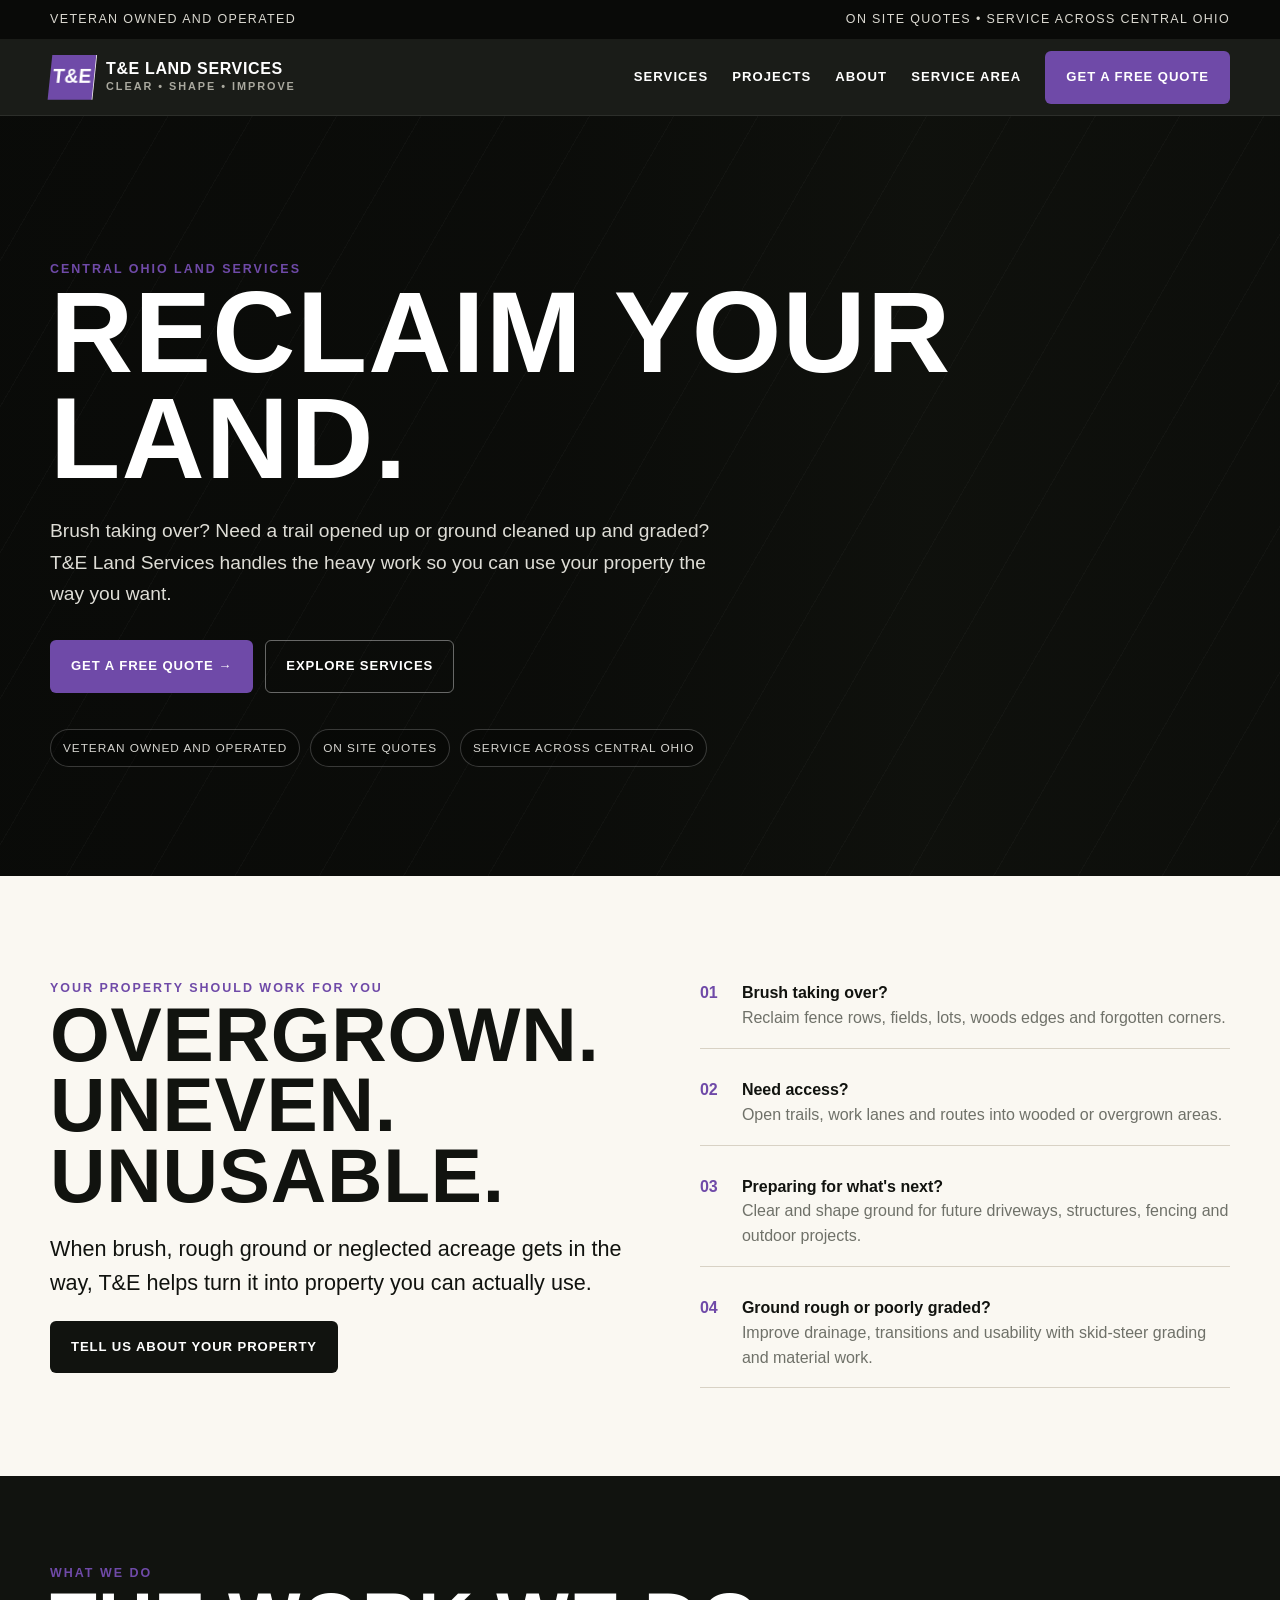
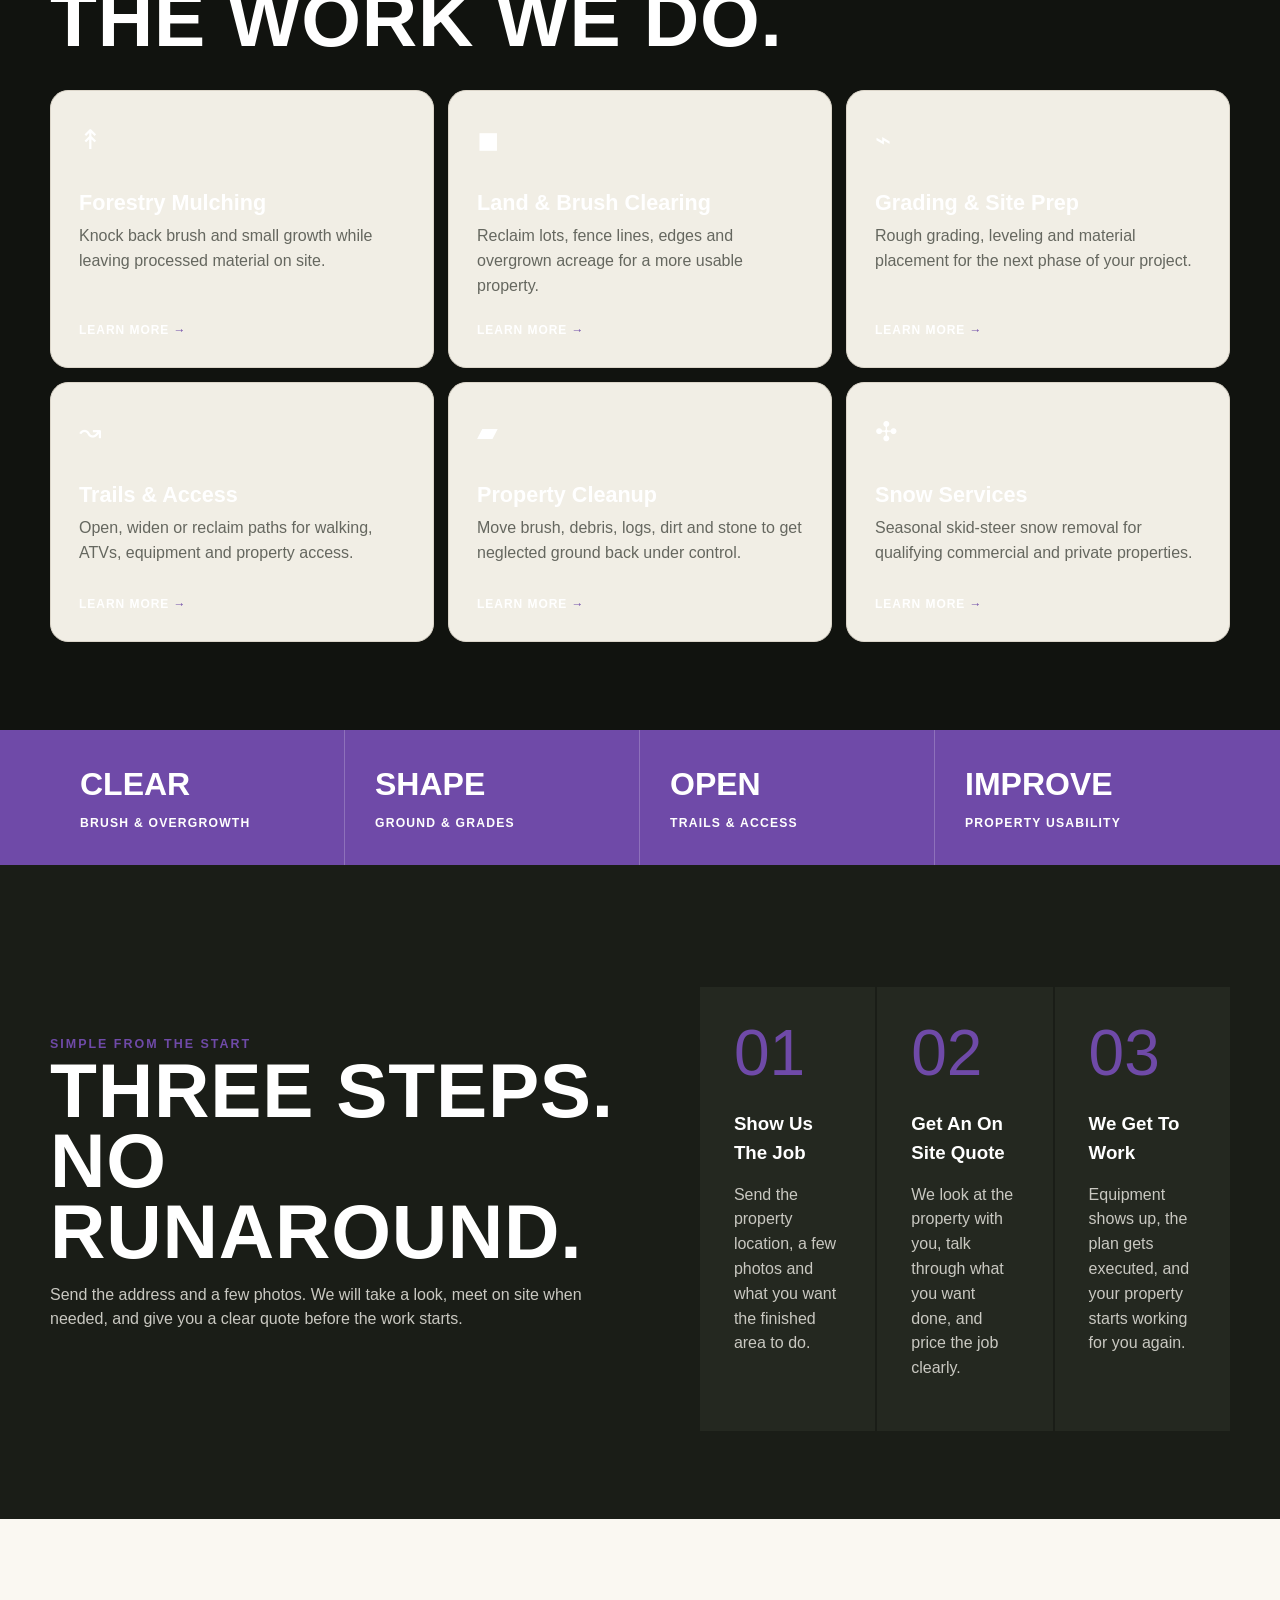
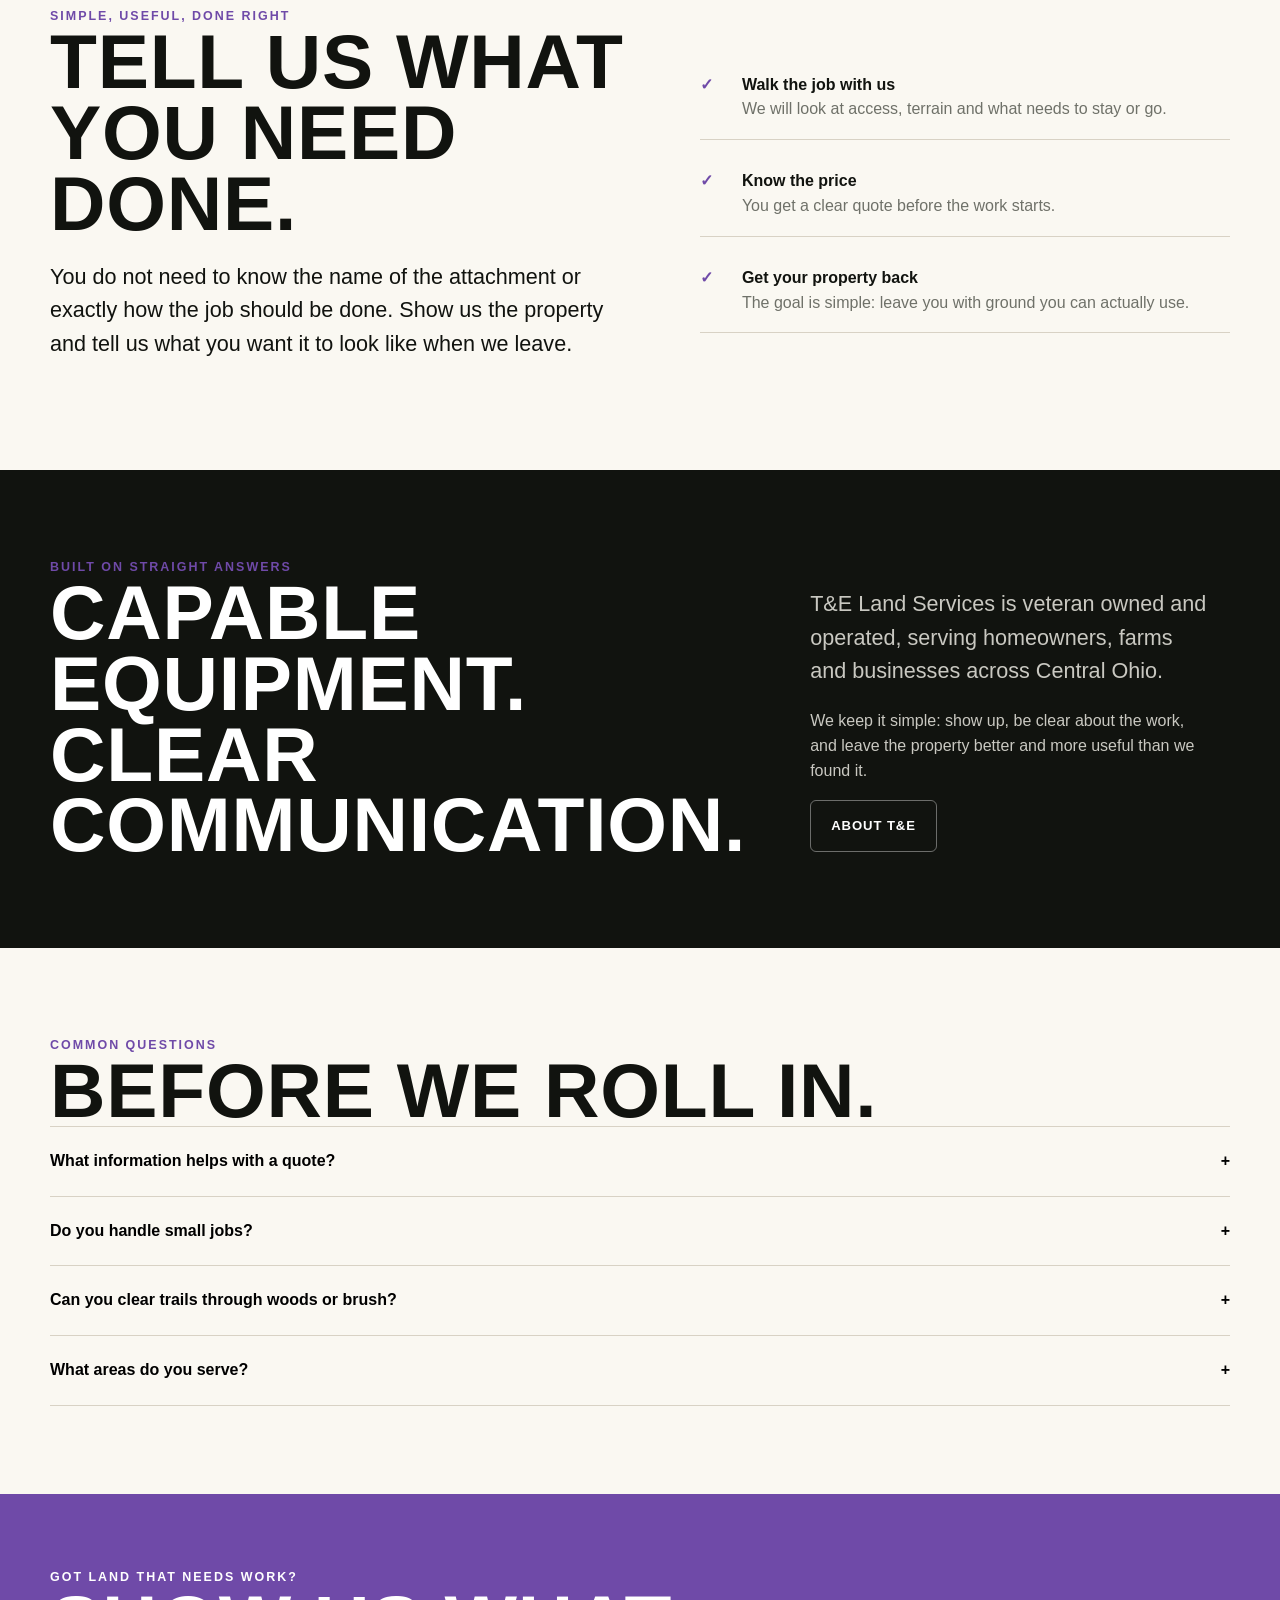
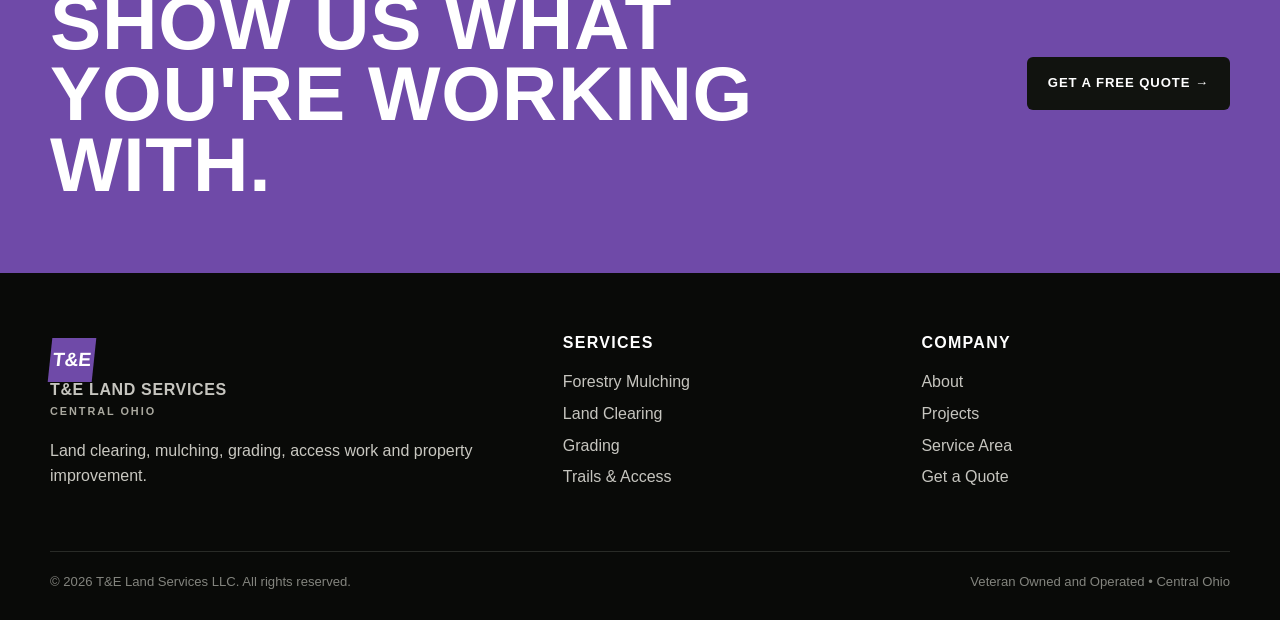
==== commit 5fb9ed14: "Refine homepage hero headline" ====
--- a/index.html
+++ b/index.html
@@ -1,7 +1,7 @@
 <!doctype html><html lang="en"><head><meta charset="utf-8"><meta name="viewport" content="width=device-width,initial-scale=1"><title>T&E Land Services LLC | Land Clearing, Mulching & Grading in Central Ohio</title><meta name="description" content="T&E Land Services LLC provides forestry mulching, land and brush clearing, grading, trail work, property cleanup and seasonal snow services across Central Ohio."><link rel="canonical" href="https://tyleralanis.github.io/te-land-services/"><link rel="stylesheet" href="styles.css"></head><body>
 <div class="topbar"><div class="container"><span>Veteran Owned and Operated</span><span>On Site Quotes • Service Across Central Ohio</span></div></div>
 <header class="nav"><div class="container nav-inner"><a class="brand" href="index.html"><span class="brand-mark">T&E</span><span class="brand-copy"><strong>T&E LAND SERVICES</strong><span>Clear • Shape • Improve</span></span></a><nav class="nav-links" data-nav><a href="services.html">Services</a><a href="projects.html">Projects</a><a href="about.html">About</a><a href="service-area.html">Service Area</a><a class="btn btn-orange" href="quote.html">Get a Free Quote</a></nav><button class="menu-btn" data-menu aria-label="Open navigation">Menu</button></div></header>
-<main><section class="hero"><div class="container hero-inner"><div class="eyebrow">Central Ohio Land Services</div><h1 class="display h1">Reclaim Your Land.<br>Build What Comes Next.</h1><p class="hero-copy">Brush taking over? Need a trail opened up or ground cleaned up and graded? T&E Land Services handles the heavy work so you can use your property the way you want.</p><div class="actions"><a class="btn btn-orange" href="quote.html">Get a Free Quote →</a><a class="btn btn-outline" href="services.html">Explore Services</a></div><div class="trust-row"><span class="trust-pill">Veteran Owned and Operated</span><span class="trust-pill">On Site Quotes</span><span class="trust-pill">Service Across Central Ohio</span></div></div></section>
+<main><section class="hero"><div class="container hero-inner"><div class="eyebrow">Central Ohio Land Services</div><h1 class="display h1">Reclaim Your Land.</h1><p class="hero-copy">Brush taking over? Need a trail opened up or ground cleaned up and graded? T&E Land Services handles the heavy work so you can use your property the way you want.</p><div class="actions"><a class="btn btn-orange" href="quote.html">Get a Free Quote →</a><a class="btn btn-outline" href="services.html">Explore Services</a></div><div class="trust-row"><span class="trust-pill">Veteran Owned and Operated</span><span class="trust-pill">On Site Quotes</span><span class="trust-pill">Service Across Central Ohio</span></div></div></section>
 <section class="section"><div class="container split"><div><div class="eyebrow">Your property should work for you</div><h2 class="display h2">Overgrown.<br>Uneven.<br>Unusable.</h2><p class="lead">When brush, rough ground or neglected acreage gets in the way, T&E helps turn it into property you can actually use.</p><a class="btn btn-dark" href="quote.html">Tell Us About Your Property</a></div><div class="problem-list"><div class="problem"><b>01</b><div><strong>Brush taking over?</strong><div class="muted">Reclaim fence rows, fields, lots, woods edges and forgotten corners.</div></div></div><div class="problem"><b>02</b><div><strong>Need access?</strong><div class="muted">Open trails, work lanes and routes into wooded or overgrown areas.</div></div></div><div class="problem"><b>03</b><div><strong>Preparing for what's next?</strong><div class="muted">Clear and shape ground for future driveways, structures, fencing and outdoor projects.</div></div></div><div class="problem"><b>04</b><div><strong>Ground rough or poorly graded?</strong><div class="muted">Improve drainage, transitions and usability with skid-steer grading and material work.</div></div></div></div></div></section>
 <section class="section section-dark"><div class="container"><div class="eyebrow">What we do</div><h2 class="display h2">The Work We Do.</h2><div class="service-grid"><a class="service-card" href="services.html#mulching"><div><div class="service-icon">↟</div><h3>Forestry Mulching</h3><p>Knock back brush and small growth while leaving processed material on site.</p></div><div class="service-link">Learn more <span>→</span></div></a><a class="service-card" href="services.html#clearing"><div><div class="service-icon">◼</div><h3>Land & Brush Clearing</h3><p>Reclaim lots, fence lines, edges and overgrown acreage for a more usable property.</p></div><div class="service-link">Learn more <span>→</span></div></a><a class="service-card" href="services.html#grading"><div><div class="service-icon">⌁</div><h3>Grading & Site Prep</h3><p>Rough grading, leveling and material placement for the next phase of your project.</p></div><div class="service-link">Learn more <span>→</span></div></a><a class="service-card" href="services.html#trails"><div><div class="service-icon">↝</div><h3>Trails & Access</h3><p>Open, widen or reclaim paths for walking, ATVs, equipment and property access.</p></div><div class="service-link">Learn more <span>→</span></div></a><a class="service-card" href="services.html#cleanup"><div><div class="service-icon">▰</div><h3>Property Cleanup</h3><p>Move brush, debris, logs, dirt and stone to get neglected ground back under control.</p></div><div class="service-link">Learn more <span>→</span></div></a><a class="service-card" href="services.html#snow"><div><div class="service-icon">✣</div><h3>Snow Services</h3><p>Seasonal skid-steer snow removal for qualifying commercial and private properties.</p></div><div class="service-link">Learn more <span>→</span></div></a></div></div></section>
 <section class="stat-band"><div class="container stat-grid"><div class="stat"><strong>Clear</strong><span>Brush & Overgrowth</span></div><div class="stat"><strong>Shape</strong><span>Ground & Grades</span></div><div class="stat"><strong>Open</strong><span>Trails & Access</span></div><div class="stat"><strong>Improve</strong><span>Property Usability</span></div></div></section>
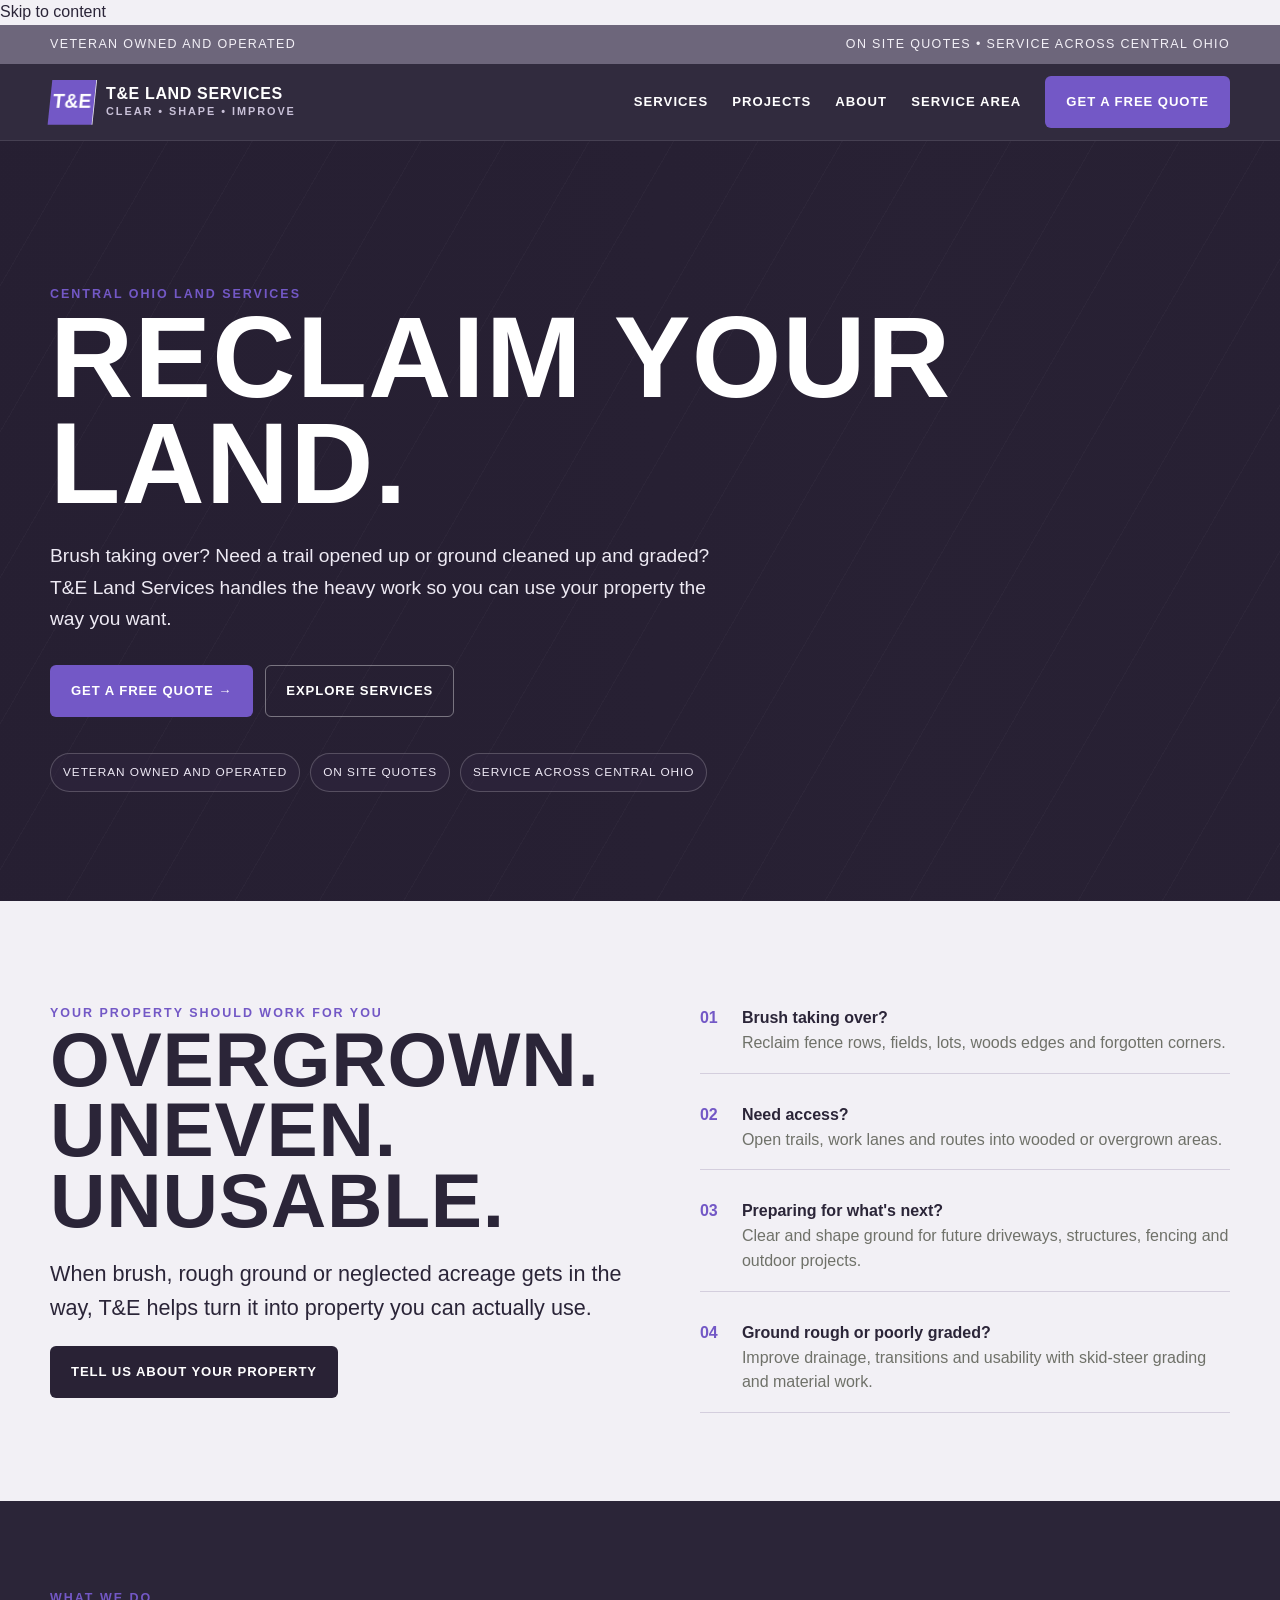
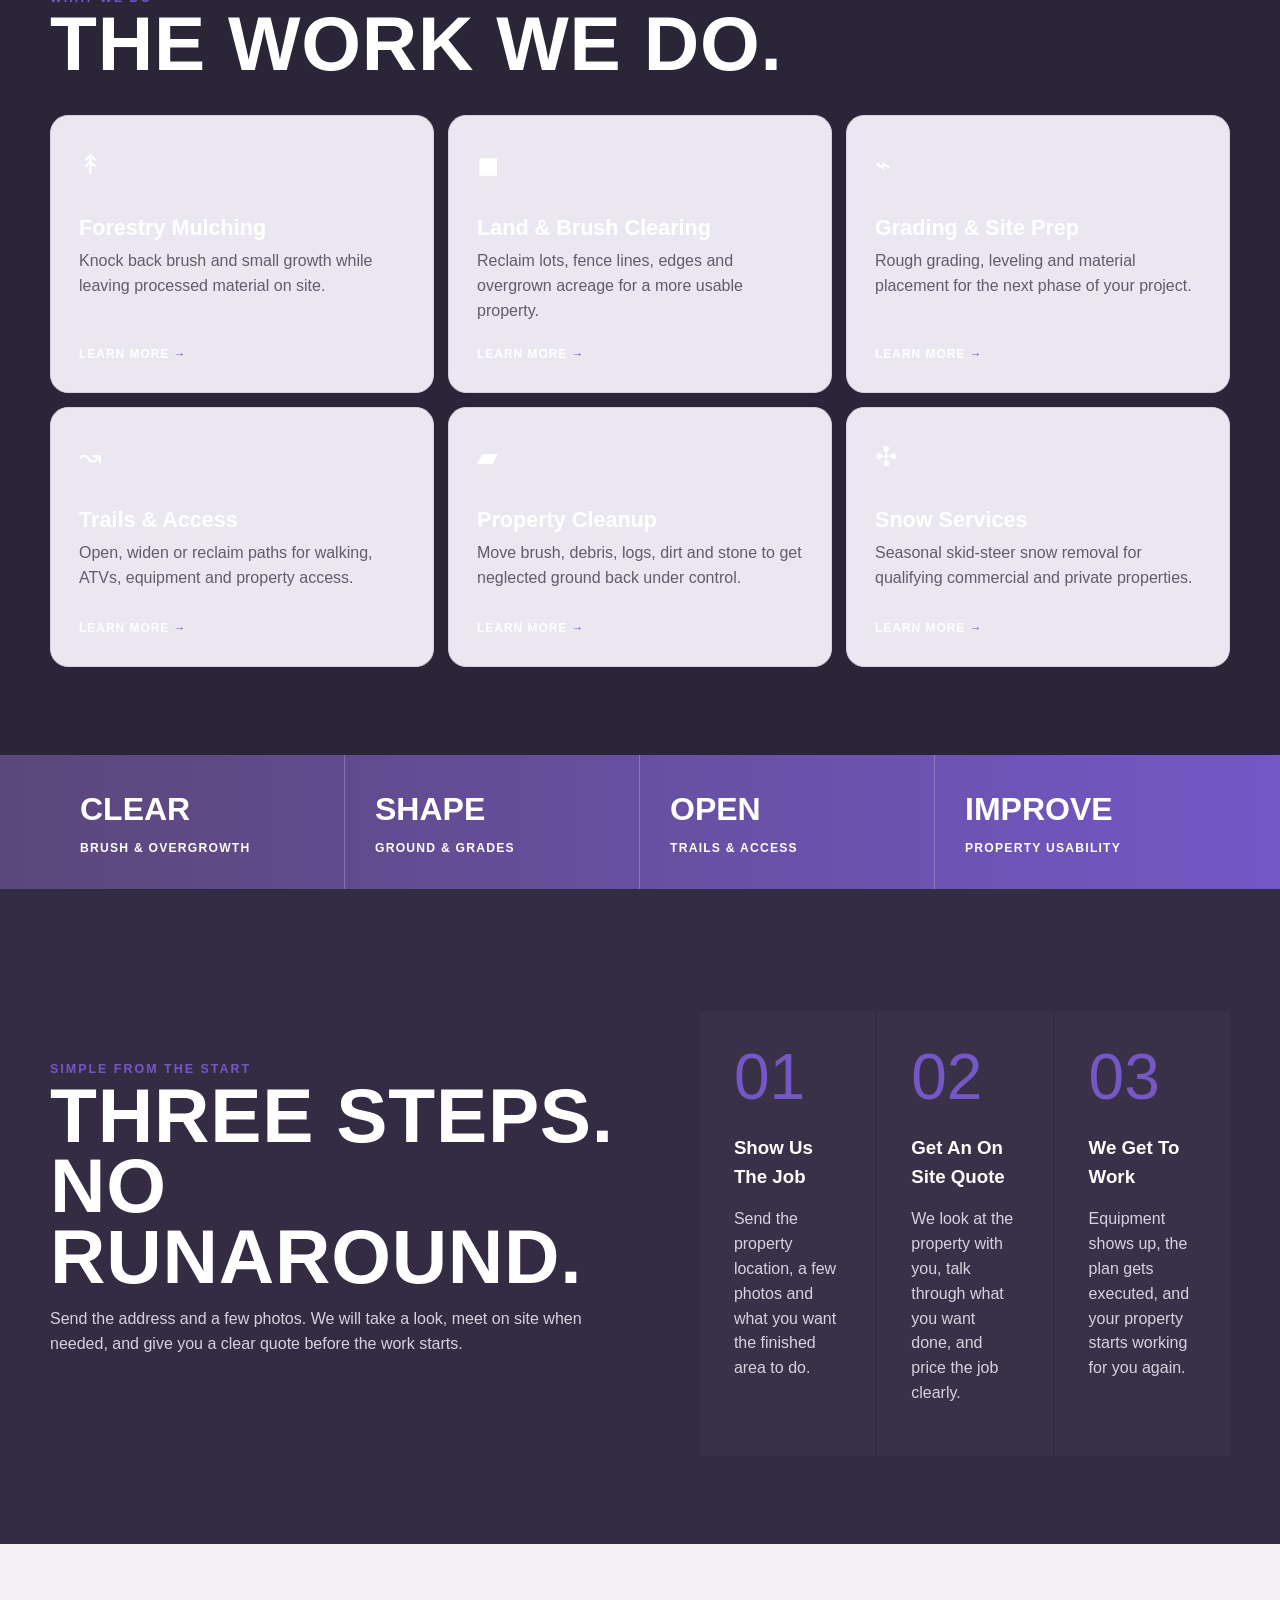
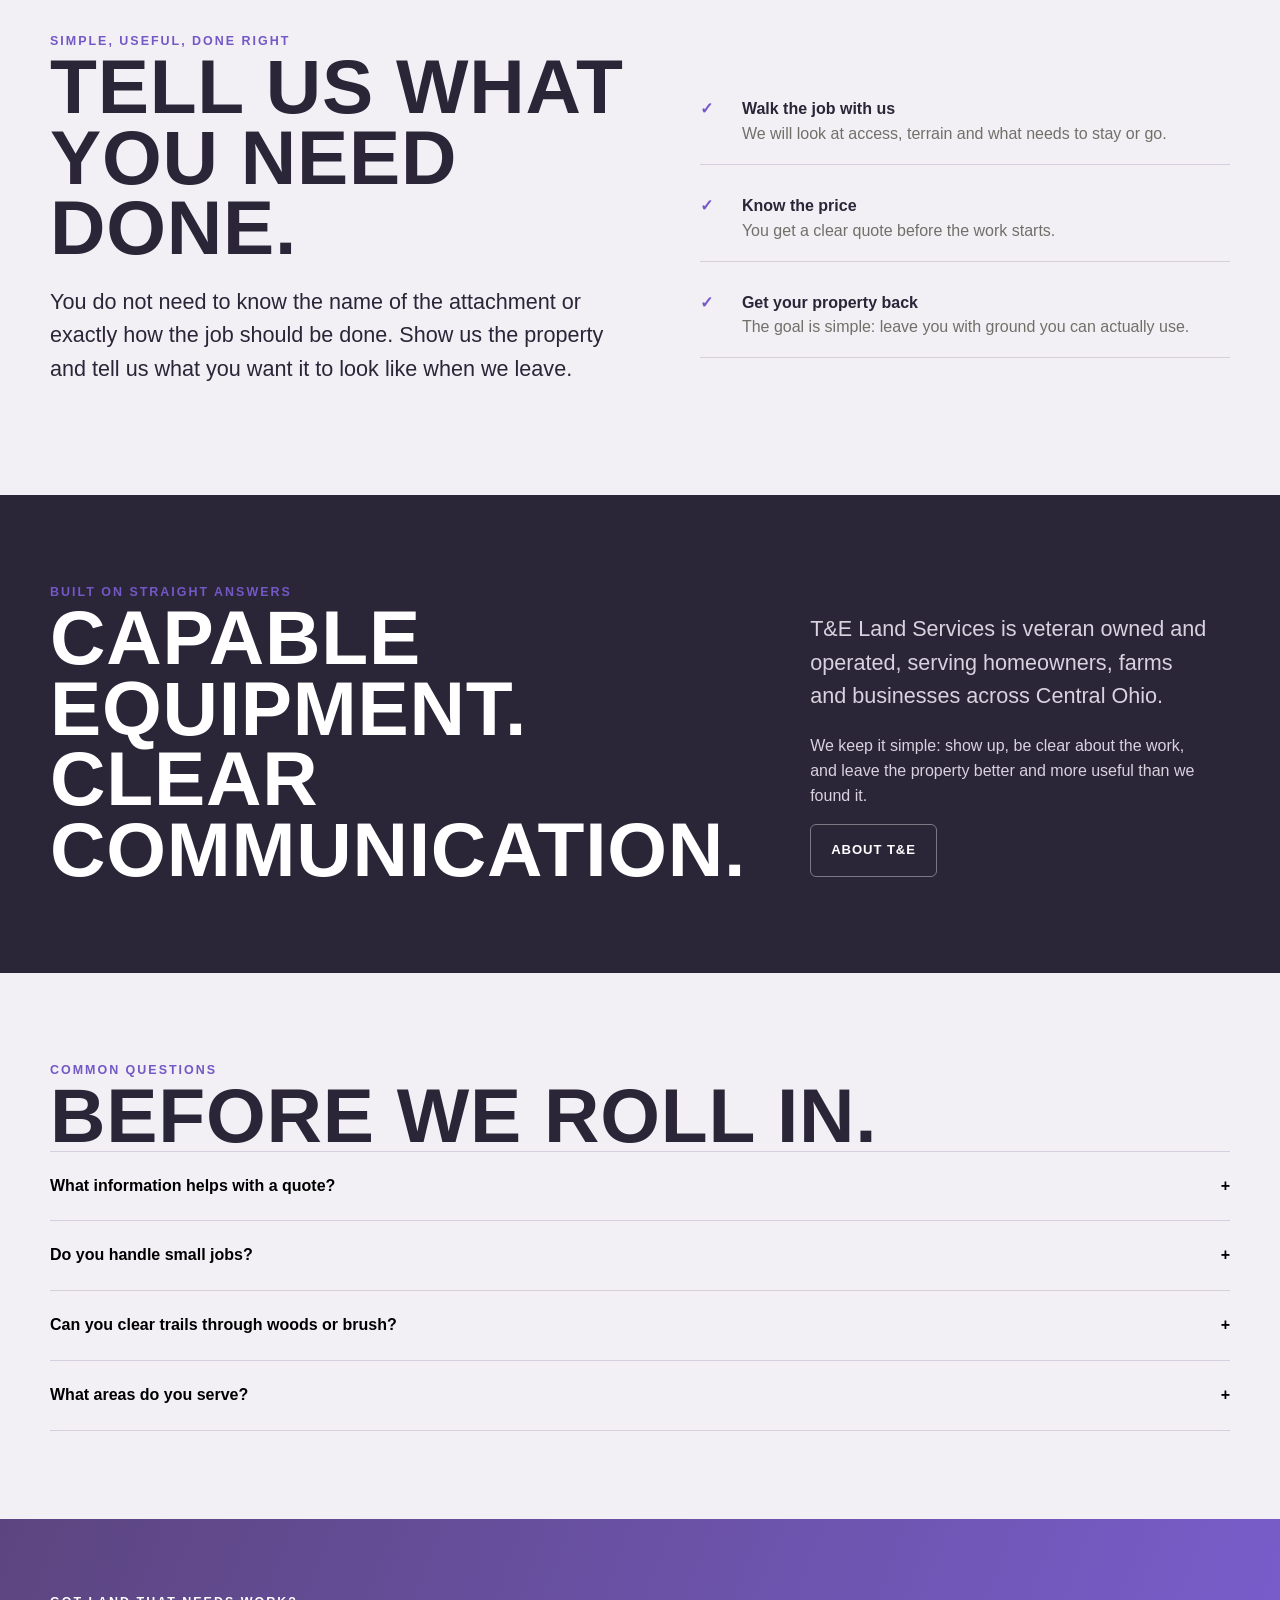
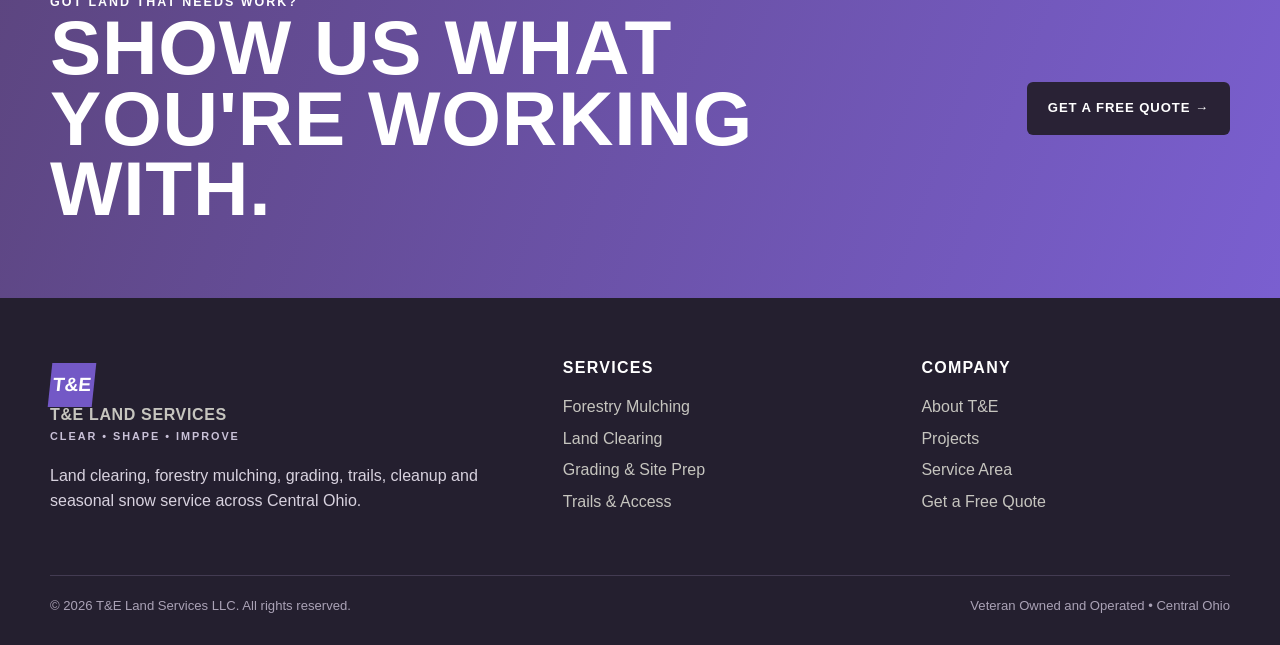
==== commit df519ba5: "Polish site for family preview" ====
--- a/index.html
+++ b/index.html
@@ -1,7 +1,7 @@
-<!doctype html><html lang="en"><head><meta charset="utf-8"><meta name="viewport" content="width=device-width,initial-scale=1"><title>T&E Land Services LLC | Land Clearing, Mulching & Grading in Central Ohio</title><meta name="description" content="T&E Land Services LLC provides forestry mulching, land and brush clearing, grading, trail work, property cleanup and seasonal snow services across Central Ohio."><link rel="canonical" href="https://tyleralanis.github.io/te-land-services/"><link rel="stylesheet" href="styles.css"></head><body>
+<!doctype html><html lang="en"><head><meta charset="utf-8"><meta name="viewport" content="width=device-width,initial-scale=1"><title>T&E Land Services LLC | Land Clearing, Mulching & Grading in Central Ohio</title><meta name="description" content="T&E Land Services LLC provides forestry mulching, land and brush clearing, grading, trail work, property cleanup and seasonal snow services across Central Ohio."><link rel="canonical" href="https://tyleralanis.github.io/te-land-services/"><link rel="icon" type="image/svg+xml" href="favicon.svg"><meta name="theme-color" content="#2b2538"><meta property="og:type" content="website"><meta property="og:title" content="T&E Land Services LLC | Land Clearing, Mulching & Grading in Central Ohio"><meta property="og:description" content="T&E Land Services LLC provides forestry mulching, land and brush clearing, grading, trail work, property cleanup and seasonal snow services across Central Ohio."><meta property="og:url" content="https://tyleralanis.github.io/te-land-services/"><meta property="og:site_name" content="T&E Land Services LLC"><meta name="twitter:card" content="summary"><meta name="twitter:title" content="T&E Land Services LLC | Land Clearing, Mulching & Grading in Central Ohio"><meta name="twitter:description" content="T&E Land Services LLC provides forestry mulching, land and brush clearing, grading, trail work, property cleanup and seasonal snow services across Central Ohio."><link rel="stylesheet" href="styles.css"></head><body><a class="skip-link" href="#main-content">Skip to content</a>
 <div class="topbar"><div class="container"><span>Veteran Owned and Operated</span><span>On Site Quotes • Service Across Central Ohio</span></div></div>
-<header class="nav"><div class="container nav-inner"><a class="brand" href="index.html"><span class="brand-mark">T&E</span><span class="brand-copy"><strong>T&E LAND SERVICES</strong><span>Clear • Shape • Improve</span></span></a><nav class="nav-links" data-nav><a href="services.html">Services</a><a href="projects.html">Projects</a><a href="about.html">About</a><a href="service-area.html">Service Area</a><a class="btn btn-orange" href="quote.html">Get a Free Quote</a></nav><button class="menu-btn" data-menu aria-label="Open navigation">Menu</button></div></header>
-<main><section class="hero"><div class="container hero-inner"><div class="eyebrow">Central Ohio Land Services</div><h1 class="display h1">Reclaim Your Land.</h1><p class="hero-copy">Brush taking over? Need a trail opened up or ground cleaned up and graded? T&E Land Services handles the heavy work so you can use your property the way you want.</p><div class="actions"><a class="btn btn-orange" href="quote.html">Get a Free Quote →</a><a class="btn btn-outline" href="services.html">Explore Services</a></div><div class="trust-row"><span class="trust-pill">Veteran Owned and Operated</span><span class="trust-pill">On Site Quotes</span><span class="trust-pill">Service Across Central Ohio</span></div></div></section>
+<header class="nav"><div class="container nav-inner"><a class="brand" href="index.html"><span class="brand-mark">T&E</span><span class="brand-copy"><strong>T&E LAND SERVICES</strong><span>Clear • Shape • Improve</span></span></a><nav class="nav-links" data-nav><a href="services.html">Services</a><a href="projects.html">Projects</a><a href="about.html">About</a><a href="service-area.html">Service Area</a><a class="btn btn-orange" href="quote.html">Get a Free Quote</a></nav><button class="menu-btn" data-menu aria-label="Open navigation" aria-expanded="false">Menu</button></div></header>
+<main id="main-content"><section class="hero"><div class="container hero-inner"><div class="eyebrow">Central Ohio Land Services</div><h1 class="display h1">Reclaim Your Land.</h1><p class="hero-copy">Brush taking over? Need a trail opened up or ground cleaned up and graded? T&E Land Services handles the heavy work so you can use your property the way you want.</p><div class="actions"><a class="btn btn-orange" href="quote.html">Get a Free Quote →</a><a class="btn btn-outline" href="services.html">Explore Services</a></div><div class="trust-row"><span class="trust-pill">Veteran Owned and Operated</span><span class="trust-pill">On Site Quotes</span><span class="trust-pill">Service Across Central Ohio</span></div></div></section>
 <section class="section"><div class="container split"><div><div class="eyebrow">Your property should work for you</div><h2 class="display h2">Overgrown.<br>Uneven.<br>Unusable.</h2><p class="lead">When brush, rough ground or neglected acreage gets in the way, T&E helps turn it into property you can actually use.</p><a class="btn btn-dark" href="quote.html">Tell Us About Your Property</a></div><div class="problem-list"><div class="problem"><b>01</b><div><strong>Brush taking over?</strong><div class="muted">Reclaim fence rows, fields, lots, woods edges and forgotten corners.</div></div></div><div class="problem"><b>02</b><div><strong>Need access?</strong><div class="muted">Open trails, work lanes and routes into wooded or overgrown areas.</div></div></div><div class="problem"><b>03</b><div><strong>Preparing for what's next?</strong><div class="muted">Clear and shape ground for future driveways, structures, fencing and outdoor projects.</div></div></div><div class="problem"><b>04</b><div><strong>Ground rough or poorly graded?</strong><div class="muted">Improve drainage, transitions and usability with skid-steer grading and material work.</div></div></div></div></div></section>
 <section class="section section-dark"><div class="container"><div class="eyebrow">What we do</div><h2 class="display h2">The Work We Do.</h2><div class="service-grid"><a class="service-card" href="services.html#mulching"><div><div class="service-icon">↟</div><h3>Forestry Mulching</h3><p>Knock back brush and small growth while leaving processed material on site.</p></div><div class="service-link">Learn more <span>→</span></div></a><a class="service-card" href="services.html#clearing"><div><div class="service-icon">◼</div><h3>Land & Brush Clearing</h3><p>Reclaim lots, fence lines, edges and overgrown acreage for a more usable property.</p></div><div class="service-link">Learn more <span>→</span></div></a><a class="service-card" href="services.html#grading"><div><div class="service-icon">⌁</div><h3>Grading & Site Prep</h3><p>Rough grading, leveling and material placement for the next phase of your project.</p></div><div class="service-link">Learn more <span>→</span></div></a><a class="service-card" href="services.html#trails"><div><div class="service-icon">↝</div><h3>Trails & Access</h3><p>Open, widen or reclaim paths for walking, ATVs, equipment and property access.</p></div><div class="service-link">Learn more <span>→</span></div></a><a class="service-card" href="services.html#cleanup"><div><div class="service-icon">▰</div><h3>Property Cleanup</h3><p>Move brush, debris, logs, dirt and stone to get neglected ground back under control.</p></div><div class="service-link">Learn more <span>→</span></div></a><a class="service-card" href="services.html#snow"><div><div class="service-icon">✣</div><h3>Snow Services</h3><p>Seasonal skid-steer snow removal for qualifying commercial and private properties.</p></div><div class="service-link">Learn more <span>→</span></div></a></div></div></section>
 <section class="stat-band"><div class="container stat-grid"><div class="stat"><strong>Clear</strong><span>Brush & Overgrowth</span></div><div class="stat"><strong>Shape</strong><span>Ground & Grades</span></div><div class="stat"><strong>Open</strong><span>Trails & Access</span></div><div class="stat"><strong>Improve</strong><span>Property Usability</span></div></div></section>
@@ -9,5 +9,5 @@
 <section class="section"><div class="container split"><div><div class="eyebrow">Simple, useful, done right</div><h2 class="display h2">Tell Us What You Need Done.</h2><p class="lead">You do not need to know the name of the attachment or exactly how the job should be done. Show us the property and tell us what you want it to look like when we leave.</p></div><div class="problem-list"><div class="problem"><b>✓</b><div><strong>Walk the job with us</strong><div class="muted">We will look at access, terrain and what needs to stay or go.</div></div></div><div class="problem"><b>✓</b><div><strong>Know the price</strong><div class="muted">You get a clear quote before the work starts.</div></div></div><div class="problem"><b>✓</b><div><strong>Get your property back</strong><div class="muted">The goal is simple: leave you with ground you can actually use.</div></div></div></div></div></section>
 <section class="section section-dark"><div class="container split"><div><div class="eyebrow">Built on straight answers</div><h2 class="display h2">Capable Equipment.<br>Clear Communication.</h2></div><div><p class="lead white-muted">T&E Land Services is veteran owned and operated, serving homeowners, farms and businesses across Central Ohio.</p><p class="white-muted">We keep it simple: show up, be clear about the work, and leave the property better and more useful than we found it.</p><a class="btn btn-outline" href="about.html">About T&E</a></div></div></section>
 <section class="section"><div class="container"><div class="eyebrow">Common questions</div><h2 class="display h2">Before We Roll In.</h2><div class="faq"><div class="faq-item"><button class="faq-btn">What information helps with a quote?<span>+</span></button><div class="faq-panel">The property address, photos, approximate size of the area, access information and a description of what you want the finished area to look like are the best place to start.</div></div><div class="faq-item"><button class="faq-btn">Do you handle small jobs?<span>+</span></button><div class="faq-panel">Yes. Small jobs are welcome. Send the address and a few details and we will let you know if we can help.</div></div><div class="faq-item"><button class="faq-btn">Can you clear trails through woods or brush?<span>+</span></button><div class="faq-panel">Yes. Trail and access clearing can be quoted based on width, length, vegetation, terrain and how finished you want the route to be.</div></div><div class="faq-item"><button class="faq-btn">What areas do you serve?<span>+</span></button><div class="faq-panel">We serve Central Ohio and surrounding areas. Send us the property location and we will let you know if it is in range.</div></div></div></div></section>
-<section class="cta"><div class="container cta-inner"><div><div class="eyebrow" style="color:#111">Got land that needs work?</div><h2 class="display h2">Show Us What You're Working With.</h2></div><a class="btn btn-dark" href="quote.html">Get a Free Quote →</a></div></section></main>
-<footer class="footer"><div class="container"><div class="footer-grid"><div><a class="brand" href="index.html"><span class="brand-mark">T&E</span><span class="brand-copy"><strong>T&E LAND SERVICES</strong><span>Central Ohio</span></span></a><p class="white-muted">Land clearing, mulching, grading, access work and property improvement.</p></div><div><h4>Services</h4><a href="services.html#mulching">Forestry Mulching</a><a href="services.html#clearing">Land Clearing</a><a href="services.html#grading">Grading</a><a href="services.html#trails">Trails & Access</a></div><div><h4>Company</h4><a href="about.html">About</a><a href="projects.html">Projects</a><a href="service-area.html">Service Area</a><a href="quote.html">Get a Quote</a></div></div><div class="footer-bottom"><span>© <span data-year></span> T&E Land Services LLC. All rights reserved.</span><span>Veteran Owned and Operated • Central Ohio</span></div></div></footer><script src="script.js"></script></body></html>+<section class="cta"><div class="container cta-inner"><div><div class="eyebrow" >Got land that needs work?</div><h2 class="display h2">Show Us What You're Working With.</h2></div><a class="btn btn-dark" href="quote.html">Get a Free Quote →</a></div></section></main>
+<footer class="footer"><div class="container"><div class="footer-grid"><div><a class="brand" href="index.html"><span class="brand-mark">T&E</span><span class="brand-copy"><strong>T&E LAND SERVICES</strong><span>Clear • Shape • Improve</span></span></a><p class="white-muted">Land clearing, forestry mulching, grading, trails, cleanup and seasonal snow service across Central Ohio.</p></div><div><h4>Services</h4><a href="services.html#mulching">Forestry Mulching</a><a href="services.html#clearing">Land Clearing</a><a href="services.html#grading">Grading & Site Prep</a><a href="services.html#trails">Trails & Access</a></div><div><h4>Company</h4><a href="about.html">About T&E</a><a href="projects.html">Projects</a><a href="service-area.html">Service Area</a><a href="quote.html">Get a Free Quote</a></div></div><div class="footer-bottom"><span>© <span data-year></span> T&E Land Services LLC. All rights reserved.</span><span>Veteran Owned and Operated • Central Ohio</span></div></div></footer><script src="script.js"></script></body></html>
--- a/styles.css
+++ b/styles.css
@@ -1,10 +1,11 @@
 :root{
-  --ink:#11130f;--ink-2:#1a1d17;--panel:#20241d;--cream:#f2efe6;--paper:#faf8f2;
-  --muted:#aaa99f;--line:#d8d2c5;--orange:#6f4aa8;--orange-dark:#56357f;--green:#68715d;--purple:#6f4aa8;--purple-light:#a889d4;
-  --max:1180px;--radius:18px;--shadow:0 20px 60px rgba(0,0,0,.16);
+  --ink:#2b2538;--ink-2:#332c43;--panel:#3d354f;--cream:#e8e4ef;--paper:#f2f0f5;
+  --muted:#a9a3b2;--line:#d4cedd;--orange:#7358c6;--orange-dark:#5d45aa;--green:#777083;
+  --purple:#7358c6;--purple-light:#aa97e7;--lavender:#d9d1e8;--plum:#292235;
+  --max:1180px;--radius:18px;--shadow:0 22px 64px rgba(42,34,54,.22);
 }
 *{box-sizing:border-box}html{scroll-behavior:smooth}body{margin:0;font-family:Arial,Helvetica,sans-serif;background:var(--paper);color:var(--ink);line-height:1.55}img{max-width:100%;display:block}a{color:inherit;text-decoration:none}button,input,select,textarea{font:inherit}
-.container{width:min(var(--max),calc(100% - 40px));margin:auto}.eyebrow{font-size:.78rem;letter-spacing:.16em;text-transform:uppercase;font-weight:800;color:var(--orange)}.kicker{font-size:.95rem;color:#d9d7cf}.section{padding:88px 0}.section-tight{padding:56px 0}.section-dark{background:var(--ink);color:white}.section-panel{background:var(--ink-2);color:white}.muted{color:#6f7169}.white-muted{color:#c9c8c1}.display{font-family:Impact,"Arial Narrow Bold",Arial,sans-serif;text-transform:uppercase;letter-spacing:.01em;line-height:.92;margin:0}.h1{font-size:clamp(3.9rem,9vw,8rem)}.h2{font-size:clamp(2.7rem,6vw,5.2rem)}.h3{font-size:clamp(1.6rem,3vw,2.35rem)}p.lead{font-size:clamp(1.05rem,2vw,1.35rem);max-width:720px}.topbar{background:#090a08;color:#dad8d0;font-size:.78rem;text-transform:uppercase;letter-spacing:.11em}.topbar .container{display:flex;justify-content:space-between;gap:20px;padding:10px 0}.nav{position:sticky;top:0;z-index:50;background:rgba(17,19,15,.96);backdrop-filter:blur(8px);color:white;border-bottom:1px solid rgba(255,255,255,.08)}.nav-inner{height:76px;display:flex;align-items:center;justify-content:space-between;gap:28px}.brand{display:flex;align-items:center;gap:12px;font-weight:900}.brand-mark{width:44px;height:44px;display:grid;place-items:center;background:var(--orange);color:#fff;font-family:Impact,Arial,sans-serif;font-size:1.2rem;transform:skew(-6deg)}.brand-copy{line-height:1}.brand-copy strong{display:block;letter-spacing:.04em}.brand-copy span{font-size:.68rem;color:#aaa99f;letter-spacing:.18em;text-transform:uppercase}.nav-links{display:flex;align-items:center;gap:24px;font-size:.82rem;text-transform:uppercase;letter-spacing:.08em;font-weight:700}.nav-links a:hover{color:var(--orange)}.menu-btn{display:none;background:none;border:1px solid #555;color:white;padding:9px 12px;border-radius:8px}.btn{min-height:48px;display:inline-flex;align-items:center;justify-content:center;gap:10px;padding:15px 20px;border-radius:6px;border:1px solid transparent;font-weight:900;text-transform:uppercase;letter-spacing:.07em;font-size:.82rem;transition:.2s ease;cursor:pointer}.btn-orange{background:var(--orange);color:#fff}.btn-orange:hover{background:#825db8;transform:translateY(-1px)}.btn-outline{border-color:rgba(255,255,255,.38);color:white;background:transparent}.btn-outline:hover{border-color:white}.btn-dark{background:var(--ink);color:white}.btn-dark:hover{background:#292d24}.hero{min-height:760px;color:white;position:relative;display:flex;align-items:end;overflow:hidden;background:#12140f}.hero::before{content:"";position:absolute;inset:0;background-image:linear-gradient(90deg,rgba(9,10,8,.94) 0%,rgba(9,10,8,.78) 42%,rgba(9,10,8,.34) 72%,rgba(9,10,8,.58) 100%),url("https://live.staticflickr.com/65535/52504561211_f1aa1f5d18.jpg");background-size:cover;background-position:center 48%}.hero::after{content:"";position:absolute;inset:0;background-image:repeating-linear-gradient(120deg,transparent 0 72px,rgba(255,255,255,.025) 72px 73px)}.hero-inner{position:relative;z-index:2;padding:118px 0 84px}.hero .h1{max-width:950px}.hero-copy{max-width:680px;margin:24px 0 30px;font-size:1.2rem;color:#deddd6}.actions{display:flex;flex-wrap:wrap;gap:12px}.trust-row{display:flex;flex-wrap:wrap;gap:10px;margin-top:36px}.trust-pill{border:1px solid rgba(255,255,255,.2);padding:9px 12px;border-radius:999px;font-size:.74rem;text-transform:uppercase;letter-spacing:.08em;color:#d5d4cf;background:rgba(0,0,0,.24)}.split{display:grid;grid-template-columns:1.05fr .95fr;gap:64px;align-items:center}.problem-list{display:grid;gap:12px}.problem{display:flex;gap:14px;padding:17px 0;border-bottom:1px solid var(--line)}.problem b{min-width:28px;color:var(--orange)}.service-grid{display:grid;grid-template-columns:repeat(3,1fr);gap:14px;margin-top:36px}.service-card{min-height:260px;background:#f1eee5;border:1px solid #dcd6ca;border-radius:var(--radius);padding:28px;display:flex;flex-direction:column;justify-content:space-between;transition:.2s ease}.service-card:hover{transform:translateY(-4px);box-shadow:var(--shadow);border-color:#c9c1b2}.service-icon{font-size:1.7rem}.service-card h3{margin:30px 0 8px;font-size:1.35rem}.service-card p{color:#65675f;margin:0}.service-link{margin-top:22px;font-weight:900;text-transform:uppercase;letter-spacing:.08em;font-size:.75rem}.service-link span{color:var(--orange)}.stat-band{background:var(--orange);color:#fff}.stat-grid{display:grid;grid-template-columns:repeat(4,1fr)}.stat{padding:30px;border-right:1px solid rgba(255,255,255,.22)}.stat:last-child{border:0}.stat strong{display:block;font-family:Impact,Arial,sans-serif;font-size:2rem;text-transform:uppercase}.stat span{font-size:.76rem;text-transform:uppercase;letter-spacing:.1em;font-weight:800}.process{display:grid;grid-template-columns:repeat(3,1fr);gap:2px;margin-top:34px}.step{background:#242820;padding:34px;min-height:245px}.step-num{font-family:Impact,Arial,sans-serif;font-size:4rem;color:var(--orange);line-height:1}.step h3{margin:24px 0 8px}.project-frame{border-radius:var(--radius);overflow:hidden;background:#2a2f26;min-height:440px;position:relative;display:flex;align-items:end;background-image:linear-gradient(0deg,rgba(10,12,9,.9),rgba(10,12,9,.08)),url("https://live.staticflickr.com/65535/52505037595_1342ed9fd7.jpg");background-size:cover;background-position:center}.project-caption{padding:34px;color:white}.project-caption p{max-width:520px;color:#d4d3cd}.cta{background:var(--orange);padding:74px 0;color:#fff}.cta-inner{display:flex;justify-content:space-between;align-items:center;gap:34px}.cta .display{max-width:750px}.cta .eyebrow{color:#fff!important}.faq{border-top:1px solid var(--line)}.faq-item{border-bottom:1px solid var(--line)}.faq-btn{width:100%;display:flex;justify-content:space-between;gap:20px;text-align:left;padding:22px 0;background:none;border:0;font-weight:900;cursor:pointer}.faq-panel{display:none;padding:0 0 24px;color:#63665e;max-width:850px}.faq-item.open .faq-panel{display:block}.footer{background:#090a08;color:white;padding:58px 0 28px}.footer-grid{display:grid;grid-template-columns:1.2fr .8fr .8fr;gap:50px}.footer h4{margin:0 0 14px;text-transform:uppercase;letter-spacing:.08em}.footer a{display:block;color:#c6c5bf;margin:7px 0}.footer a:hover{color:var(--orange)}.footer-bottom{margin-top:46px;padding-top:20px;border-top:1px solid #292b27;color:#83847e;font-size:.82rem;display:flex;justify-content:space-between;gap:20px}.page-hero{background:var(--ink);color:white;padding:96px 0 70px;position:relative;overflow:hidden}.page-hero::after{content:"T&E";position:absolute;right:-20px;bottom:-85px;font-family:Impact,Arial,sans-serif;font-size:18rem;color:rgba(255,255,255,.025);line-height:1}.page-hero p{max-width:720px;color:#c8c7c0;font-size:1.15rem}.two-col{display:grid;grid-template-columns:1fr 1fr;gap:52px}.feature-list{display:grid;grid-template-columns:1fr 1fr;gap:12px}.feature{padding:18px;border:1px solid var(--line);border-radius:12px;background:#fff}.feature strong{display:block;margin-bottom:5px}.callout{padding:28px;border-left:5px solid var(--orange);background:#efeade}.quote-layout{display:grid;grid-template-columns:.75fr 1.25fr;gap:48px}.form-card{background:white;border:1px solid var(--line);border-radius:var(--radius);padding:30px;box-shadow:0 20px 50px rgba(0,0,0,.07)}.form-grid{display:grid;grid-template-columns:1fr 1fr;gap:16px}.field{display:grid;gap:7px}.field.full{grid-column:1/-1}.field label{font-size:.78rem;text-transform:uppercase;letter-spacing:.08em;font-weight:900}.field input,.field select,.field textarea{width:100%;min-height:48px;padding:14px;font-size:16px;border:1px solid #cbc5b9;border-radius:8px;background:#fff}.field textarea{min-height:140px;resize:vertical}.notice{display:none;margin-top:16px;padding:14px;border-radius:8px;background:#fff3e9;border:1px solid #f5c9aa;color:#8a3d12}.area-box{padding:30px;border-radius:var(--radius);background:var(--ink);color:white}.tag-cloud{display:flex;flex-wrap:wrap;gap:10px;margin-top:18px}.tag{border:1px solid #474b42;border-radius:999px;padding:9px 13px;color:#d7d5ce}.gallery-grid{display:grid;grid-template-columns:repeat(3,1fr);gap:14px}.gallery-placeholder{aspect-ratio:4/3;border-radius:var(--radius);background:linear-gradient(145deg,#242820,#343a2e);padding:24px;color:white;display:flex;flex-direction:column;justify-content:end}.gallery-placeholder small{text-transform:uppercase;letter-spacing:.1em;color:var(--orange);font-weight:900}.gallery-placeholder strong{font-size:1.3rem}.mini-grid{display:grid;grid-template-columns:repeat(3,1fr);gap:16px}.mini{padding:24px;border:1px solid var(--line);border-radius:var(--radius);background:white}.quote-strip{display:grid;grid-template-columns:1fr auto;gap:20px;align-items:center;background:#171a15;color:white;padding:30px;border-radius:var(--radius)}.quote-strip p{margin:6px 0 0;color:#bcbdb6}
+.container{width:min(var(--max),calc(100% - 40px));margin:auto}.eyebrow{font-size:.78rem;letter-spacing:.16em;text-transform:uppercase;font-weight:800;color:var(--orange)}.kicker{font-size:.95rem;color:#d9d7cf}.section{padding:88px 0}.section-tight{padding:56px 0}.section-dark{background:var(--ink);color:white}.section-panel{background:var(--ink-2);color:white}.muted{color:#6f7169}.white-muted{color:#d8d2df}.display{font-family:Impact,"Arial Narrow Bold",Arial,sans-serif;text-transform:uppercase;letter-spacing:.01em;line-height:.92;margin:0}.h1{font-size:clamp(3.9rem,9vw,8rem)}.h2{font-size:clamp(2.7rem,6vw,5.2rem)}.h3{font-size:clamp(1.6rem,3vw,2.35rem)}p.lead{font-size:clamp(1.05rem,2vw,1.35rem);max-width:720px}.topbar{background:#6d667b;color:#f3f0f7;font-size:.78rem;text-transform:uppercase;letter-spacing:.11em}.topbar .container{display:flex;justify-content:space-between;gap:20px;padding:10px 0}.nav{position:sticky;top:0;z-index:50;background:rgba(43,37,56,.97);backdrop-filter:blur(8px);color:white;border-bottom:1px solid rgba(255,255,255,.10)}.nav-inner{height:76px;display:flex;align-items:center;justify-content:space-between;gap:28px}.brand{display:flex;align-items:center;gap:12px;font-weight:900}.brand-mark{width:44px;height:44px;display:grid;place-items:center;background:var(--orange);color:#fff;font-family:Impact,Arial,sans-serif;font-size:1.2rem;transform:skew(-6deg)}.brand-copy{line-height:1}.brand-copy strong{display:block;letter-spacing:.04em}.brand-copy span{font-size:.68rem;color:#c9c1d8;letter-spacing:.18em;text-transform:uppercase}.nav-links{display:flex;align-items:center;gap:24px;font-size:.82rem;text-transform:uppercase;letter-spacing:.08em;font-weight:700}.nav-links a:hover{color:var(--orange)}.menu-btn{display:none;background:none;border:1px solid #756b88;color:white;padding:9px 12px;border-radius:8px}.btn{min-height:48px;display:inline-flex;align-items:center;justify-content:center;gap:10px;padding:15px 20px;border-radius:6px;border:1px solid transparent;font-weight:900;text-transform:uppercase;letter-spacing:.07em;font-size:.82rem;transition:.2s ease;cursor:pointer}.btn-orange{background:var(--orange);color:#fff}.btn-orange:hover{background:#876bd1;transform:translateY(-1px)}.btn-outline{border-color:rgba(255,255,255,.38);color:white;background:transparent}.btn-outline:hover{border-color:var(--purple-light);background:rgba(115,88,198,.12)}.btn-dark{background:var(--plum);color:white}.btn-dark:hover{background:#3a304a}.hero{min-height:760px;color:white;position:relative;display:flex;align-items:end;overflow:hidden;background:#292235}.hero::before{content:"";position:absolute;inset:0;background-image:linear-gradient(90deg,rgba(38,31,50,.95) 0%,rgba(38,31,50,.80) 42%,rgba(38,31,50,.38) 72%,rgba(38,31,50,.62) 100%),url("https://live.staticflickr.com/65535/52504561211_f1aa1f5d18.jpg");background-size:cover;background-position:center 48%}.hero::after{content:"";position:absolute;inset:0;background-image:repeating-linear-gradient(120deg,transparent 0 72px,rgba(255,255,255,.025) 72px 73px)}.hero-inner{position:relative;z-index:2;padding:118px 0 84px}.hero .h1{max-width:950px}.hero-copy{max-width:680px;margin:24px 0 30px;font-size:1.2rem;color:#eeeaf4}.actions{display:flex;flex-wrap:wrap;gap:12px}.trust-row{display:flex;flex-wrap:wrap;gap:10px;margin-top:36px}.trust-pill{border:1px solid rgba(255,255,255,.2);padding:9px 12px;border-radius:999px;font-size:.74rem;text-transform:uppercase;letter-spacing:.08em;color:#eee9f5;background:rgba(50,40,66,.44)}.split{display:grid;grid-template-columns:1.05fr .95fr;gap:64px;align-items:center}.problem-list{display:grid;gap:12px}.problem{display:flex;gap:14px;padding:17px 0;border-bottom:1px solid var(--line)}.problem b{min-width:28px;color:var(--orange)}.service-grid{display:grid;grid-template-columns:repeat(3,1fr);gap:14px;margin-top:36px}.service-card{min-height:260px;background:#ebe7f1;border:1px solid #d6cfdf;border-radius:var(--radius);padding:28px;display:flex;flex-direction:column;justify-content:space-between;transition:.2s ease}.service-card:hover{transform:translateY(-4px);box-shadow:var(--shadow);border-color:#aa97e7;background:#f0ecf5}.service-icon{font-size:1.7rem}.service-card h3{margin:30px 0 8px;font-size:1.35rem}.service-card p{color:#625b6b;margin:0}.service-link{margin-top:22px;font-weight:900;text-transform:uppercase;letter-spacing:.08em;font-size:.75rem}.service-link span{color:var(--orange)}.stat-band{background:linear-gradient(90deg,#5b477a,#7358c6);color:#fff}.stat-grid{display:grid;grid-template-columns:repeat(4,1fr)}.stat{padding:30px;border-right:1px solid rgba(255,255,255,.22)}.stat:last-child{border:0}.stat strong{display:block;font-family:Impact,Arial,sans-serif;font-size:2rem;text-transform:uppercase}.stat span{font-size:.76rem;text-transform:uppercase;letter-spacing:.1em;font-weight:800}.process{display:grid;grid-template-columns:repeat(3,1fr);gap:2px;margin-top:34px}.step{background:#393147;padding:34px;min-height:245px}.step-num{font-family:Impact,Arial,sans-serif;font-size:4rem;color:var(--orange);line-height:1}.step h3{margin:24px 0 8px}.project-frame{border-radius:var(--radius);overflow:hidden;background:#332b42;min-height:440px;position:relative;display:flex;align-items:end;background-image:linear-gradient(0deg,rgba(38,31,50,.92),rgba(38,31,50,.12)),url("https://live.staticflickr.com/65535/52505037595_1342ed9fd7.jpg");background-size:cover;background-position:center}.project-caption{padding:34px;color:white}.project-caption p{max-width:520px;color:#e2ddeb}.cta{background:linear-gradient(110deg,#5c457f,#7a5fd0);padding:74px 0;color:#fff}.cta-inner{display:flex;justify-content:space-between;align-items:center;gap:34px}.cta .display{max-width:750px}.cta .eyebrow{color:#fff!important}.faq{border-top:1px solid var(--line)}.faq-item{border-bottom:1px solid var(--line)}.faq-btn{width:100%;display:flex;justify-content:space-between;gap:20px;text-align:left;padding:22px 0;background:none;border:0;font-weight:900;cursor:pointer}.faq-panel{display:none;padding:0 0 24px;color:#655e6e;max-width:850px}.faq-item.open .faq-panel{display:block}.footer{background:#241f2f;color:white;padding:58px 0 28px}.footer-grid{display:grid;grid-template-columns:1.2fr .8fr .8fr;gap:50px}.footer h4{margin:0 0 14px;text-transform:uppercase;letter-spacing:.08em}.footer a{display:block;color:#c6c5bf;margin:7px 0}.footer a:hover{color:var(--orange)}.footer-bottom{margin-top:46px;padding-top:20px;border-top:1px solid #433b52;color:#aaa2b6;font-size:.82rem;display:flex;justify-content:space-between;gap:20px}.page-hero{background:linear-gradient(135deg,#2a2337 0%,#3b3150 100%);color:white;padding:96px 0 70px;position:relative;overflow:hidden}.page-hero::after{content:"T&E";position:absolute;right:-20px;bottom:-85px;font-family:Impact,Arial,sans-serif;font-size:18rem;color:rgba(255,255,255,.025);line-height:1}.page-hero p{max-width:720px;color:#c8c7c0;font-size:1.15rem}.two-col{display:grid;grid-template-columns:1fr 1fr;gap:52px}.feature-list{display:grid;grid-template-columns:1fr 1fr;gap:12px}.feature{padding:18px;border:1px solid var(--line);border-radius:12px;background:#fff}.feature strong{display:block;margin-bottom:5px}.callout{padding:28px;border-left:5px solid var(--orange);background:#e9e3f0}.quote-layout{display:grid;grid-template-columns:.75fr 1.25fr;gap:48px}.form-card{background:#f8f6fa;border:1px solid var(--line);border-radius:var(--radius);padding:30px;box-shadow:0 20px 50px rgba(0,0,0,.07)}.form-grid{display:grid;grid-template-columns:1fr 1fr;gap:16px}.field{display:grid;gap:7px}.field.full{grid-column:1/-1}.field label{font-size:.78rem;text-transform:uppercase;letter-spacing:.08em;font-weight:900}.field input,.field select,.field textarea{width:100%;min-height:48px;padding:14px;font-size:16px;border:1px solid #c7bfd2;border-radius:8px;background:#fff;color:#2b2538}.field textarea{min-height:140px;resize:vertical}.notice{display:none;margin-top:16px;padding:14px;border-radius:8px;background:#eee8f8;border:1px solid #c7b8e8;color:#4d3a77}.area-box{padding:30px;border-radius:var(--radius);background:linear-gradient(145deg,#2d263a,#403552);color:white;box-shadow:var(--shadow)}.tag-cloud{display:flex;flex-wrap:wrap;gap:10px;margin-top:18px}.tag{border:1px solid #655a78;border-radius:999px;padding:9px 13px;color:#ddd6e8}.gallery-grid{display:grid;grid-template-columns:repeat(3,1fr);gap:14px}.gallery-placeholder{aspect-ratio:4/3;border-radius:var(--radius);background:linear-gradient(145deg,#30283d,#4a3d60);padding:24px;color:white;display:flex;flex-direction:column;justify-content:end}.gallery-placeholder small{text-transform:uppercase;letter-spacing:.1em;color:var(--orange);font-weight:900}.gallery-placeholder strong{font-size:1.3rem}.mini-grid{display:grid;grid-template-columns:repeat(3,1fr);gap:16px}.mini{padding:24px;border:1px solid var(--line);border-radius:var(--radius);background:white}.quote-strip{display:grid;grid-template-columns:1fr auto;gap:20px;align-items:center;background:#30283d;color:white;padding:30px;border-radius:var(--radius)}.quote-strip p{margin:6px 0 0;color:#d3ccdc}
 @media(max-width:900px){.nav-links{display:none;position:absolute;top:76px;left:0;right:0;background:#11130f;padding:22px;flex-direction:column;align-items:flex-start;border-top:1px solid #30322e}.nav-links.open{display:flex}.menu-btn{display:block}.split,.two-col,.quote-layout{grid-template-columns:1fr}.service-grid,.gallery-grid,.mini-grid{grid-template-columns:1fr 1fr}.process{grid-template-columns:1fr}.stat-grid{grid-template-columns:1fr 1fr}.cta-inner{align-items:flex-start;flex-direction:column}.footer-grid{grid-template-columns:1fr 1fr}.hero{min-height:680px}.hero-inner{padding-top:92px}.h1{font-size:clamp(3.3rem,15vw,6rem)}}@media(max-width:620px){.container{width:min(var(--max),calc(100% - 28px))}.section{padding:64px 0}.topbar .container{justify-content:center}.topbar span:last-child{display:none}.brand-copy span{display:none}.service-grid,.gallery-grid,.mini-grid,.feature-list,.form-grid,.footer-grid{grid-template-columns:1fr}.stat-grid{grid-template-columns:1fr 1fr}.stat{padding:20px}.footer-bottom{flex-direction:column}.page-hero{padding:74px 0 56px}.hero-copy{font-size:1.06rem}.btn{width:100%}.quote-strip{grid-template-columns:1fr}.quote-strip .btn{width:100%}}
 
 :focus-visible{outline:3px solid var(--purple-light);outline-offset:3px}.nav-links a{min-height:44px;display:flex;align-items:center}.faq-btn{min-height:54px;font-size:1rem}.hero-copy{line-height:1.65}.service-card h3{line-height:1.15}
